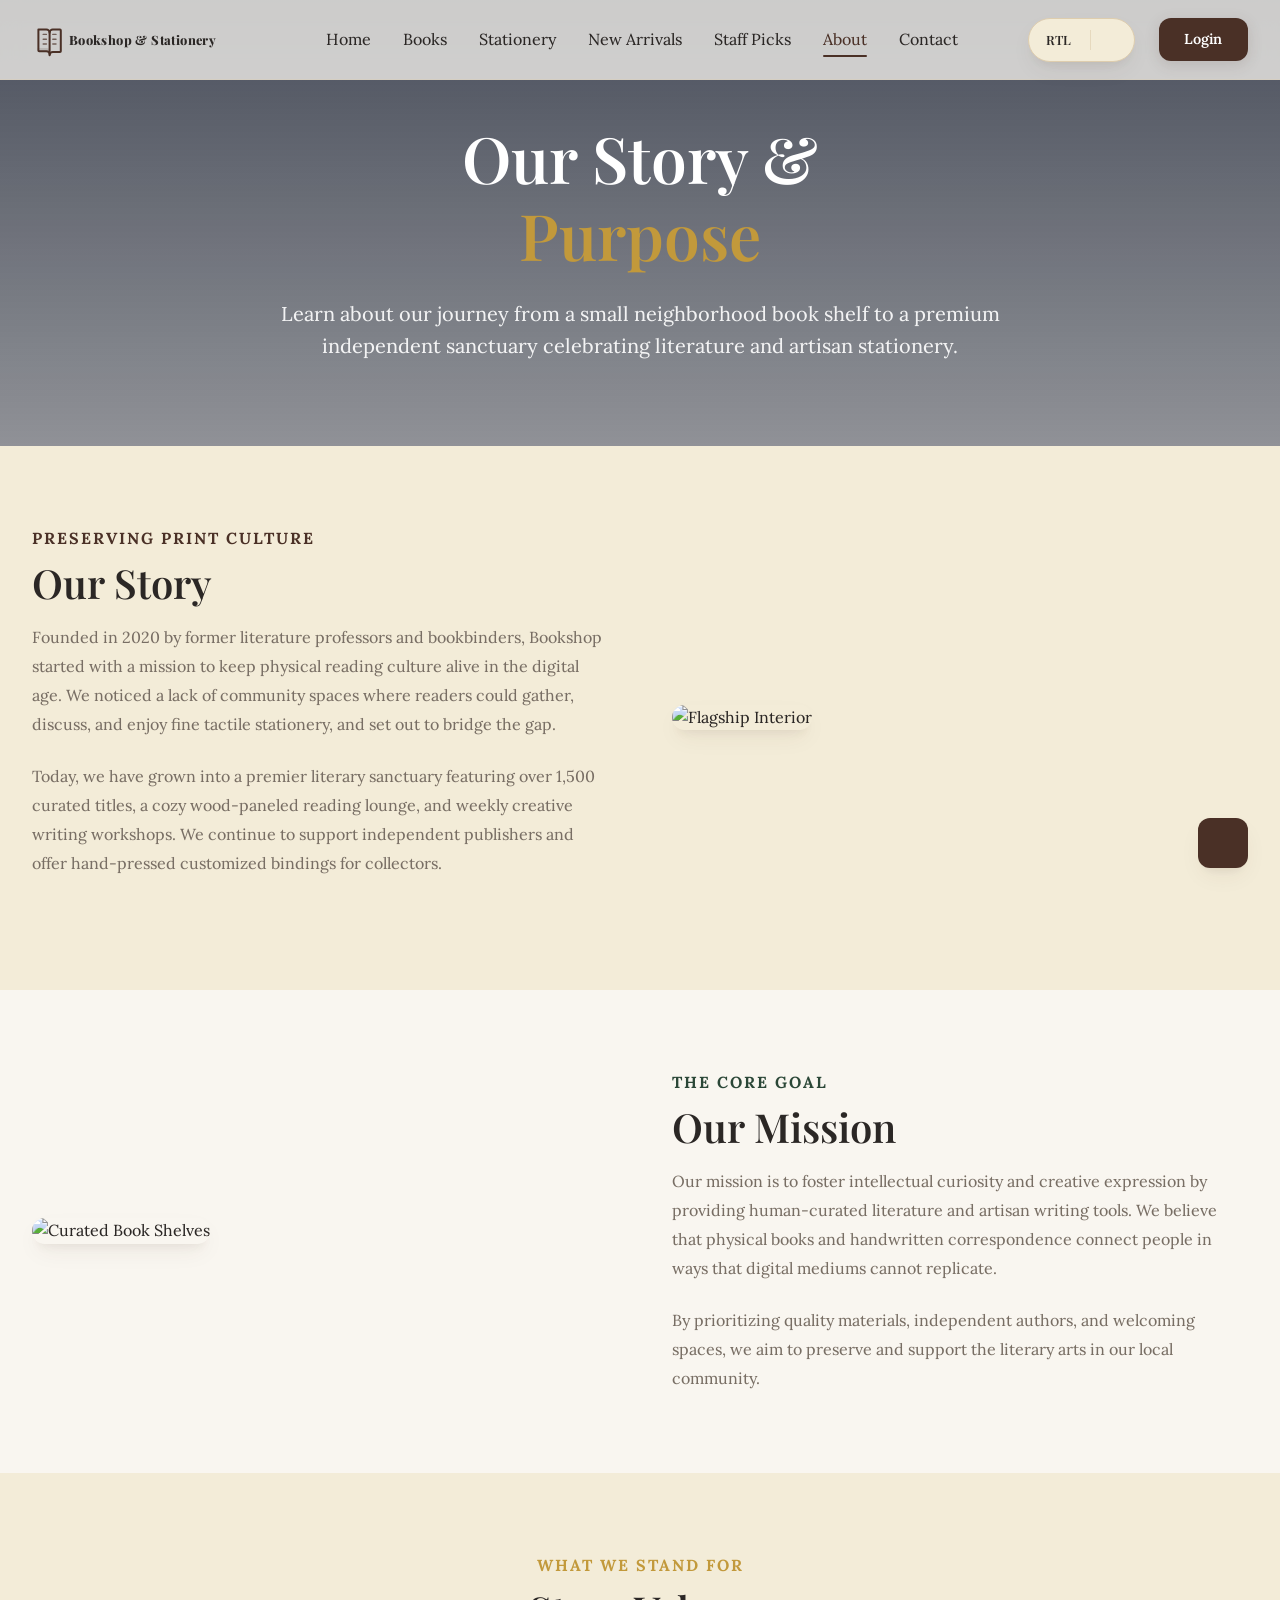
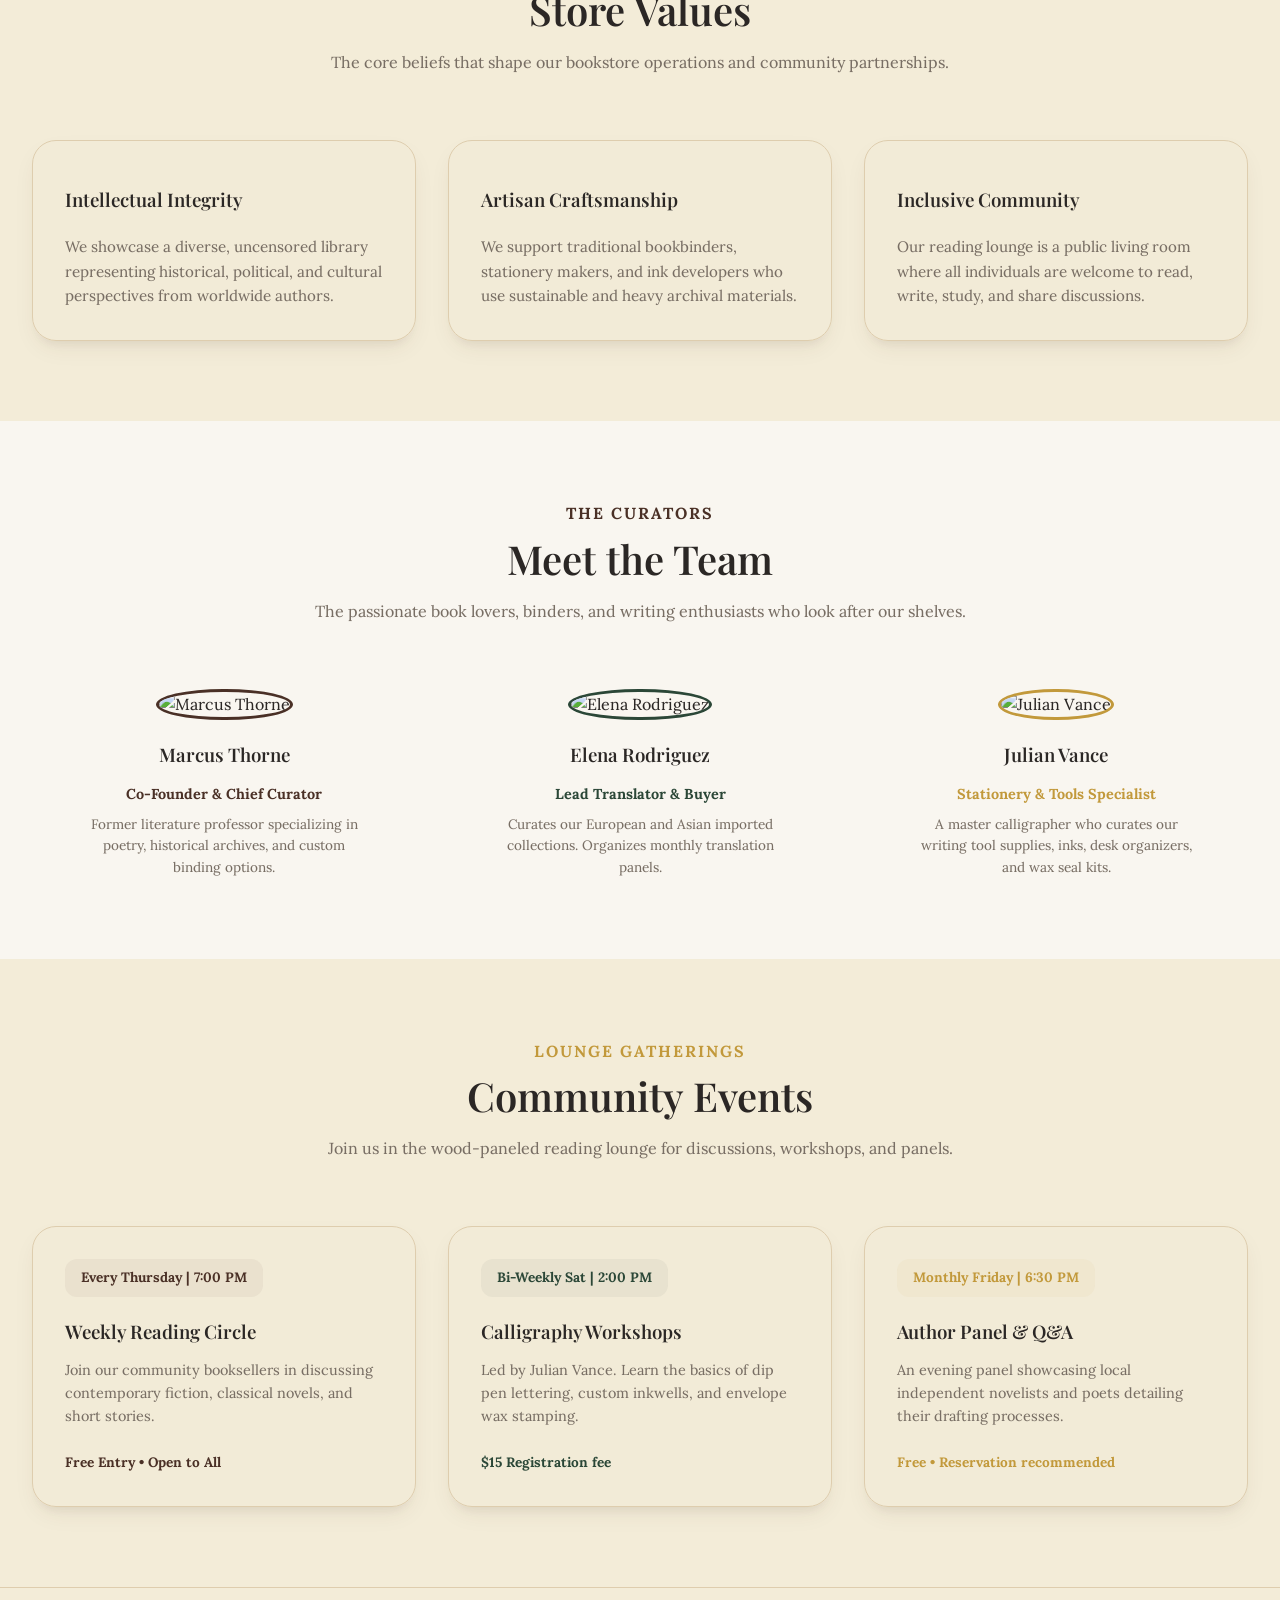
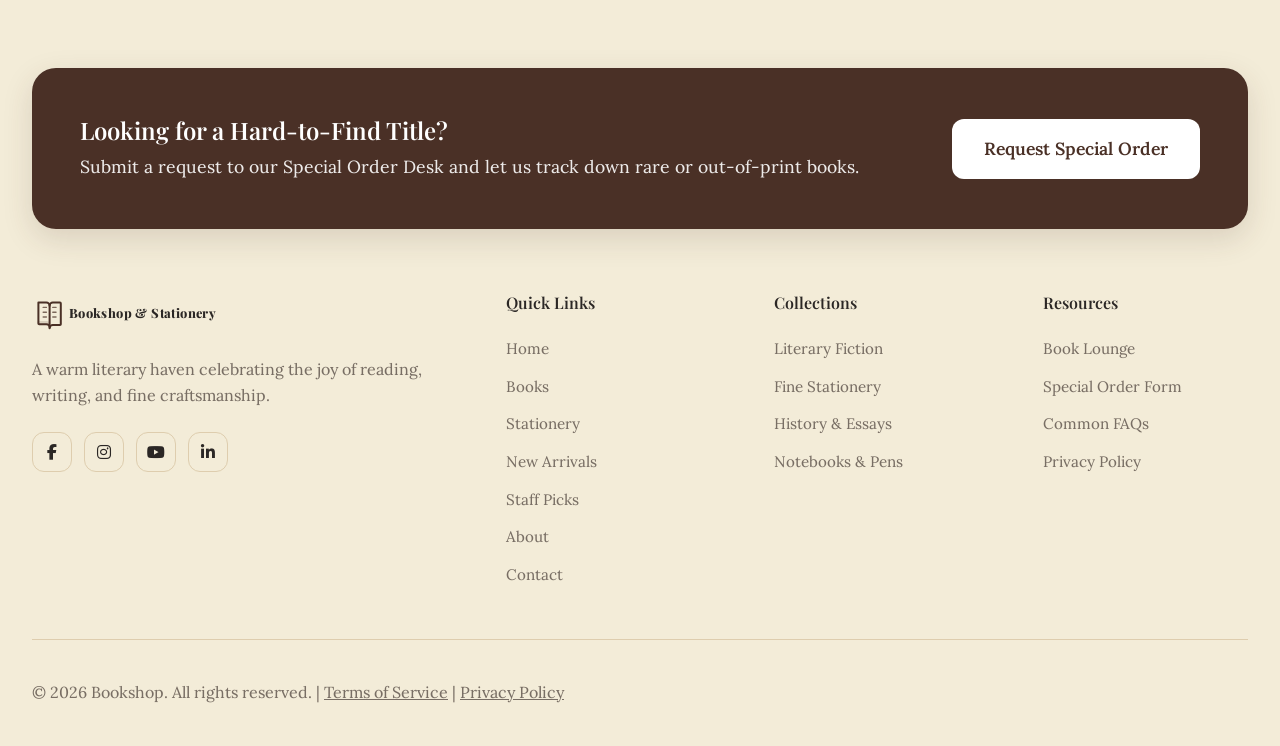
==== about.html @ 5d0e9b16 "Initial commit: Redesigned Premium Bookshop & Stationery Store website" ====
<!DOCTYPE html>
<html lang="en">

<head>
    <meta charset="UTF-8">
    <meta name="viewport" content="width=device-width, initial-scale=1.0">
    <title>About Us | Bookshop &amp; Stationery Store</title>
    <meta name="description"
        content="Learn about Bookshop. Read our founding story, mission, store values, meet our curation team, and see our schedule of community events.">
    <link rel="preconnect" href="https://fonts.googleapis.com">
    <link rel="preconnect" href="https://fonts.gstatic.com" crossorigin>
    <link href="https://fonts.googleapis.com/css2?family=Lora:ital,wght@0,400..700;1,400..700&family=Playfair+Display:ital,wght@0,400..900;1,400..900&family=Inter:wght@400;500;600;700&display=swap" rel="stylesheet">
    <link rel="stylesheet" href="style.css?v=1.2">
    <link rel="stylesheet" href="https://cdnjs.cloudflare.com/ajax/libs/font-awesome/6.5.2/css/all.min.css">
    <link rel="icon" type="image/svg+xml" href="favicon.svg">
    <script src="https://unpkg.com/lucide@latest"></script>
</head>

<body>

    <!-- Header -->
    <header>
        <div class="container nav-container">
            <a href="index.html" class="logo">
                <svg class="logo-svg" xmlns="http://www.w3.org/2000/svg" viewBox="0 0 280 50" width="280" height="50" style="height: 40px; width: auto; max-width: 280px;">
                    <g fill="none" stroke="var(--primary)" stroke-width="2" stroke-linecap="round" stroke-linejoin="round" transform="translate(6, 6)">
                        <path d="M2 30h10a4 4 0 0 1 4 4v2A4 4 0 0 0 12 32H2z" fill="var(--primary)" opacity="0.15" />
                        <path d="M2 6v26c0 .6.4 1 1 1h9c2.2 0 4 1.8 4 4V10c0-2.2-1.8-4-4-4H3c-.6 0-1 .4-1 1z" stroke="var(--primary)" stroke-width="2.5" />
                        <path d="M16 10c0-2.2 1.8-4 4-4h9c.6 0 1 .4 1 1v26c0 .6-.4 1-1 1h-9c-2.2 0-4 1.8-4 4" stroke="var(--primary)" stroke-width="2.5" />
                        <path d="M12 12h-4M12 18h-4M12 24h-4" stroke="var(--primary)" stroke-width="1.8" opacity="0.7"/>
                        <path d="M20 12h4M20 18h4M20 24h4" stroke="var(--primary)" stroke-width="1.8" opacity="0.7"/>
                    </g>
                    <text x="46" y="31" font-family="'Playfair Display', serif" font-weight="800" font-size="16" fill="var(--text)" letter-spacing="0.5">Bookshop &amp; Stationery</text>
                </svg>
            </a>
            <nav class="nav-links">
                <a href="index.html">Home</a>
                <a href="books.html">Books</a>
                <a href="stationery.html">Stationery</a>
                <a href="new-arrivals.html">New Arrivals</a>
                <a href="staff-picks.html">Staff Picks</a>
                <a href="about.html" class="active">About</a>
                <a href="contact.html">Contact</a>
            </nav>
            <div class="header-actions">
                <div class="nav-controls-group">
                    <button id="rtl-toggle" class="control-btn" title="Toggle RTL/LTR">RTL</button>
                    <div class="control-separator"></div>
                    <button id="theme-toggle" class="control-btn" title="Toggle Theme">
                        <i data-lucide="sun" class="theme-icon-sun"></i>
                        <i data-lucide="moon" class="theme-icon-moon"></i>
                    </button>
                </div>
                <a href="login.html" class="btn btn-primary login-btn">Login</a>
                <button id="mobile-menu-btn" class="toggle-btn mobile-only" title="Menu">
                    <i data-lucide="menu"></i>
                </button>
            </div>
        </div>
    </header>

    <!-- Mobile Menu -->
    <div id="mobile-menu" class="mobile-menu">
        <button id="mobile-menu-close" class="close-menu-btn" title="Close Menu">
            <i data-lucide="x"></i>
        </button>
        <nav class="mobile-nav-links">
            <a href="index.html">Home</a>
            <a href="books.html">Books</a>
            <a href="stationery.html">Stationery</a>
            <a href="new-arrivals.html">New Arrivals</a>
            <a href="staff-picks.html">Staff Picks</a>
            <a href="about.html" class="active">About</a>
            <a href="contact.html">Contact</a>
            <a href="login.html" class="btn btn-primary login-btn-mobile">Login</a>
        </nav>
    </div>

    <!-- 1. Hero -->
    <section class="hero" style="min-height: 45vh; padding: 120px 0 60px;">
        <div class="hero-bg" style="background-image: url('https://images.unsplash.com/photo-1507842217343-583bb7270b66?auto=format&fit=crop&q=80&w=2000');"></div>
        <div class="container">
            <div class="hero-content" style="text-align: center; margin: 0 auto;">
                <h1>Our Story &amp; <br><span style="color: var(--accent);">Purpose</span></h1>
                <p style="max-width: 800px; margin: 0 auto 1.5rem;">Learn about our journey from a small neighborhood book shelf to a premium independent sanctuary celebrating literature and artisan stationery.</p>
            </div>
        </div>
    </section>

    <!-- 2. Our Story -->
    <section style="background-color: var(--surface);" id="story">
        <div class="container">
            <div class="grid about-grid reveal" style="align-items: center; gap: 4rem;">
                <div>
                    <span style="color: var(--primary); font-weight: 700; text-transform: uppercase; letter-spacing: 2px;">Preserving Print Culture</span>
                    <h2 style="font-size: 2.5rem; margin-top: 0.5rem;">Our Story</h2>
                    <p style="color: var(--text-muted); line-height: 1.8; margin-bottom: 1.5rem;">Founded in 2020 by former literature professors and bookbinders, Bookshop started with a mission to keep physical reading culture alive in the digital age. We noticed a lack of community spaces where readers could gather, discuss, and enjoy fine tactile stationery, and set out to bridge the gap.</p>
                    <p style="color: var(--text-muted); line-height: 1.8; margin-bottom: 2rem;">Today, we have grown into a premier literary sanctuary featuring over 1,500 curated titles, a cozy wood-paneled reading lounge, and weekly creative writing workshops. We continue to support independent publishers and offer hand-pressed customized bindings for collectors.</p>
                </div>
                <div>
                    <img src="https://images.unsplash.com/photo-1476275466078-4007374efbbe?auto=format&fit=crop&q=80&w=800" alt="Flagship Interior" style="width: 100%; border-radius: 32px; box-shadow: var(--shadow); object-fit: cover; height: 380px;">
                </div>
            </div>
        </div>
    </section>

    <!-- 3. Mission -->
    <section id="mission">
        <div class="container">
            <div class="grid about-grid reveal" style="align-items: center; gap: 4rem;">
                <div>
                    <img src="https://images.unsplash.com/photo-1544947950-fa07a98d237f?auto=format&fit=crop&q=80&w=800" alt="Curated Book Shelves" style="width: 100%; border-radius: 32px; box-shadow: var(--shadow); object-fit: cover; height: 380px;">
                </div>
                <div>
                    <span style="color: var(--secondary); font-weight: 700; text-transform: uppercase; letter-spacing: 2px;">The Core Goal</span>
                    <h2 style="font-size: 2.5rem; margin-top: 0.5rem;">Our Mission</h2>
                    <p style="color: var(--text-muted); line-height: 1.8; margin-bottom: 1.5rem;">Our mission is to foster intellectual curiosity and creative expression by providing human-curated literature and artisan writing tools. We believe that physical books and handwritten correspondence connect people in ways that digital mediums cannot replicate.</p>
                    <p style="color: var(--text-muted); line-height: 1.8;">By prioritizing quality materials, independent authors, and welcoming spaces, we aim to preserve and support the literary arts in our local community.</p>
                </div>
            </div>
        </div>
    </section>

    <!-- 4. Store Values -->
    <section style="background-color: var(--surface);" id="values">
        <div class="container">
            <div style="text-align: center; max-width: 700px; margin: 0 auto 4rem;">
                <span style="color: var(--accent); font-weight: 700; text-transform: uppercase; letter-spacing: 2px;">What We Stand For</span>
                <h2 style="font-size: 2.5rem; margin-top: 0.5rem;">Store Values</h2>
                <p style="color: var(--text-muted);">The core beliefs that shape our bookstore operations and community partnerships.</p>
            </div>
            <div class="grid grid-3 reveal">
                <!-- Value 1 -->
                <div class="card" style="padding: 2rem; border-radius: 24px;">
                    <div style="color: var(--primary); margin-bottom: 1rem;"><i data-lucide="heart" size="32"></i></div>
                    <h3>Intellectual Integrity</h3>
                    <p style="color: var(--text-muted); font-size: 0.95rem; line-height: 1.6; margin-top: 0.5rem;">We showcase a diverse, uncensored library representing historical, political, and cultural perspectives from worldwide authors.</p>
                </div>
                <!-- Value 2 -->
                <div class="card" style="padding: 2rem; border-radius: 24px;">
                    <div style="color: var(--secondary); margin-bottom: 1rem;"><i data-lucide="feather" size="32"></i></div>
                    <h3>Artisan Craftsmanship</h3>
                    <p style="color: var(--text-muted); font-size: 0.95rem; line-height: 1.6; margin-top: 0.5rem;">We support traditional bookbinders, stationery makers, and ink developers who use sustainable and heavy archival materials.</p>
                </div>
                <!-- Value 3 -->
                <div class="card" style="padding: 2rem; border-radius: 24px;">
                    <div style="color: var(--accent); margin-bottom: 1rem;"><i data-lucide="users" size="32"></i></div>
                    <h3>Inclusive Community</h3>
                    <p style="color: var(--text-muted); font-size: 0.95rem; line-height: 1.6; margin-top: 0.5rem;">Our reading lounge is a public living room where all individuals are welcome to read, write, study, and share discussions.</p>
                </div>
            </div>
        </div>
    </section>

    <!-- 5. Meet the Team -->
    <section id="team">
        <div class="container">
            <div style="text-align: center; max-width: 700px; margin: 0 auto 4rem;">
                <span style="color: var(--primary); font-weight: 700; text-transform: uppercase; letter-spacing: 2px;">The Curators</span>
                <h2 style="font-size: 2.5rem; margin-top: 0.5rem;">Meet the Team</h2>
                <p style="color: var(--text-muted);">The passionate book lovers, binders, and writing enthusiasts who look after our shelves.</p>
            </div>
            <div class="grid grid-3 reveal">
                <!-- Curator 1 -->
                <div style="text-align: center;">
                    <img src="https://i.pravatar.cc/300?u=team1" alt="Marcus Thorne" style="width: 160px; height: 160px; border-radius: 50%; object-fit: cover; margin-bottom: 1.5rem; border: 3px solid var(--primary);">
                    <h3>Marcus Thorne</h3>
                    <p style="color: var(--primary); font-weight: 700; font-size: 0.9rem;">Co-Founder &amp; Chief Curator</p>
                    <p style="color: var(--text-muted); font-size: 0.85rem; max-width: 280px; margin: 0.5rem auto 0;">Former literature professor specializing in poetry, historical archives, and custom binding options.</p>
                </div>
                <!-- Curator 2 -->
                <div style="text-align: center;">
                    <img src="https://i.pravatar.cc/300?u=team2" alt="Elena Rodriguez" style="width: 160px; height: 160px; border-radius: 50%; object-fit: cover; margin-bottom: 1.5rem; border: 3px solid var(--secondary);">
                    <h3>Elena Rodriguez</h3>
                    <p style="color: var(--secondary); font-weight: 700; font-size: 0.9rem;">Lead Translator &amp; Buyer</p>
                    <p style="color: var(--text-muted); font-size: 0.85rem; max-width: 280px; margin: 0.5rem auto 0;">Curates our European and Asian imported collections. Organizes monthly translation panels.</p>
                </div>
                <!-- Curator 3 -->
                <div style="text-align: center;">
                    <img src="https://i.pravatar.cc/300?u=team3" alt="Julian Vance" style="width: 160px; height: 160px; border-radius: 50%; object-fit: cover; margin-bottom: 1.5rem; border: 3px solid var(--accent);">
                    <h3>Julian Vance</h3>
                    <p style="color: var(--accent); font-weight: 700; font-size: 0.9rem;">Stationery &amp; Tools Specialist</p>
                    <p style="color: var(--text-muted); font-size: 0.85rem; max-width: 280px; margin: 0.5rem auto 0;">A master calligrapher who curates our writing tool supplies, inks, desk organizers, and wax seal kits.</p>
                </div>
            </div>
        </div>
    </section>

    <!-- 6. Community Events -->
    <section style="background-color: var(--surface);" id="events">
        <div class="container">
            <div style="text-align: center; max-width: 700px; margin: 0 auto 4rem;">
                <span style="color: var(--accent); font-weight: 700; text-transform: uppercase; letter-spacing: 2px;">Lounge Gatherings</span>
                <h2 style="font-size: 2.5rem; margin-top: 0.5rem;">Community Events</h2>
                <p style="color: var(--text-muted);">Join us in the wood-paneled reading lounge for discussions, workshops, and panels.</p>
            </div>
            <div class="grid grid-3 reveal">
                <!-- Event 1 -->
                <div class="card" style="display: flex; flex-direction: column; height: auto; padding: 2rem;">
                    <div style="background: rgba(74, 48, 38, 0.05); color: var(--primary); padding: 0.5rem 1rem; border-radius: 12px; font-weight: 700; font-size: 0.85rem; margin-bottom: 1.5rem; display: inline-block; align-self: flex-start;">
                        Every Thursday | 7:00 PM
                    </div>
                    <h3>Weekly Reading Circle</h3>
                    <p style="color: var(--text-muted); font-size: 0.9rem; line-height: 1.6; margin-bottom: 1.5rem; flex-grow: 1;">Join our community booksellers in discussing contemporary fiction, classical novels, and short stories.</p>
                    <span style="font-size: 0.85rem; color: var(--primary); font-weight: bold;">Free Entry • Open to All</span>
                </div>
                <!-- Event 2 -->
                <div class="card" style="display: flex; flex-direction: column; height: auto; padding: 2rem;">
                    <div style="background: rgba(43, 71, 55, 0.05); color: var(--secondary); padding: 0.5rem 1rem; border-radius: 12px; font-weight: 700; font-size: 0.85rem; margin-bottom: 1.5rem; display: inline-block; align-self: flex-start;">
                        Bi-Weekly Sat | 2:00 PM
                    </div>
                    <h3>Calligraphy Workshops</h3>
                    <p style="color: var(--text-muted); font-size: 0.9rem; line-height: 1.6; margin-bottom: 1.5rem; flex-grow: 1;">Led by Julian Vance. Learn the basics of dip pen lettering, custom inkwells, and envelope wax stamping.</p>
                    <span style="font-size: 0.85rem; color: var(--secondary); font-weight: bold;">$15 Registration fee</span>
                </div>
                <!-- Event 3 -->
                <div class="card" style="display: flex; flex-direction: column; height: auto; padding: 2rem;">
                    <div style="background: rgba(194, 153, 59, 0.05); color: var(--accent); padding: 0.5rem 1rem; border-radius: 12px; font-weight: 700; font-size: 0.85rem; margin-bottom: 1.5rem; display: inline-block; align-self: flex-start;">
                        Monthly Friday | 6:30 PM
                    </div>
                    <h3>Author Panel &amp; Q&amp;A</h3>
                    <p style="color: var(--text-muted); font-size: 0.9rem; line-height: 1.6; margin-bottom: 1.5rem; flex-grow: 1;">An evening panel showcasing local independent novelists and poets detailing their drafting processes.</p>
                    <span style="font-size: 0.85rem; color: var(--accent); font-weight: bold;">Free • Reservation recommended</span>
                </div>
            </div>
        </div>
    </section>

    <!-- Footer -->
    <footer>
        <div class="container">
            <!-- Footer CTA -->
            <div class="footer-cta reveal">
                <div>
                    <h2>Looking for a Hard-to-Find Title?</h2>
                    <p>Submit a request to our Special Order Desk and let us track down rare or out-of-print books.</p>
                </div>
                <a href="contact.html" class="btn"
                    style="background: white; color: var(--primary); padding: 1rem 2rem; font-size: 1.1rem;">Request Special Order</a>
            </div>

            <div class="footer-grid">
                <div>
                    <a href="index.html" class="logo" style="margin-bottom: 1.5rem;">
                        <svg class="logo-svg" xmlns="http://www.w3.org/2000/svg" viewBox="0 0 280 50" width="280" height="50" style="height: 40px; width: auto; max-width: 280px;">
                    <g fill="none" stroke="var(--primary)" stroke-width="2" stroke-linecap="round" stroke-linejoin="round" transform="translate(6, 6)">
                        <path d="M2 30h10a4 4 0 0 1 4 4v2A4 4 0 0 0 12 32H2z" fill="var(--primary)" opacity="0.15" />
                        <path d="M2 6v26c0 .6.4 1 1 1h9c2.2 0 4 1.8 4 4V10c0-2.2-1.8-4-4-4H3c-.6 0-1 .4-1 1z" stroke="var(--primary)" stroke-width="2.5" />
                        <path d="M16 10c0-2.2 1.8-4 4-4h9c.6 0 1 .4 1 1v26c0 .6-.4 1-1 1h-9c-2.2 0-4 1.8-4 4" stroke="var(--primary)" stroke-width="2.5" />
                        <path d="M12 12h-4M12 18h-4M12 24h-4" stroke="var(--primary)" stroke-width="1.8" opacity="0.7"/>
                        <path d="M20 12h4M20 18h4M20 24h4" stroke="var(--primary)" stroke-width="1.8" opacity="0.7"/>
                    </g>
                    <text x="46" y="31" font-family="'Playfair Display', serif" font-weight="800" font-size="16" fill="var(--text)" letter-spacing="0.5">Bookshop &amp; Stationery</text>
                </svg>
                    </a>
                    <p style="color: var(--text-muted);">A warm literary haven celebrating the joy of reading, writing, and fine craftsmanship.</p>
                    <div style="display: flex; gap: 0.75rem; margin-top: 1.5rem;">
                        <a href="#" class="social-btn" aria-label="Facebook"><i class="fa-brands fa-facebook-f"></i></a>
                        <a href="#" class="social-btn" aria-label="Instagram"><i class="fa-brands fa-instagram"></i></a>
                        <a href="#" class="social-btn" aria-label="YouTube"><i class="fa-brands fa-youtube"></i></a>
                        <a href="#" class="social-btn" aria-label="LinkedIn"><i class="fa-brands fa-linkedin-in"></i></a>
                    </div>
                </div>
                <div>
                    <h4>Quick Links</h4>
                    <ul style="list-style: none;">
                        <li><a href="index.html">Home</a></li>
                        <li><a href="books.html">Books</a></li>
                        <li><a href="stationery.html">Stationery</a></li>
                        <li><a href="new-arrivals.html">New Arrivals</a></li>
                        <li><a href="staff-picks.html">Staff Picks</a></li>
                        <li><a href="about.html">About</a></li>
                        <li><a href="contact.html">Contact</a></li>
                    </ul>
                </div>
                <div>
                    <h4>Collections</h4>
                    <ul style="list-style: none;">
                        <li><a href="books.html">Literary Fiction</a></li>
                        <li><a href="stationery.html">Fine Stationery</a></li>
                        <li><a href="books.html">History &amp; Essays</a></li>
                        <li><a href="stationery.html">Notebooks &amp; Pens</a></li>
                    </ul>
                </div>
                <div>
                    <h4>Resources</h4>
                    <ul style="list-style: none;">
                        <li><a href="about.html">Book Lounge</a></li>
                        <li><a href="contact.html">Special Order Form</a></li>
                        <li><a href="contact.html#faq">Common FAQs</a></li>
                        <li><a href="contact.html">Privacy Policy</a></li>
                    </ul>
                </div>
            </div>
            <div class="footer-bottom">
                <p>&copy; 2026 Bookshop. All rights reserved. | <a href="#" style="text-decoration: underline;">Terms of Service</a> | <a href="#" style="text-decoration: underline;">Privacy Policy</a></p>
                <a href="#" class="back-to-top" title="Back to Top">
                    <i data-lucide="arrow-up"></i>
                </a>
            </div>
        </div>
    </footer>

    <script src="script.js"></script>
</body>

</html>
---- style.css ----
@import url('https://fonts.googleapis.com/css2?family=Lora:ital,wght@0,400..700;1,400..700&family=Playfair+Display:ital,wght@0,400..900;1,400..900&family=Inter:wght@400;500;600;700&display=swap');

:root {
    /* Colors - Light Theme */
    --primary: #4a3026;            /* Rich Walnut Brown */
    --primary-hover: #3d251d;
    --secondary: #2b4737;          /* Forest Green */
    --secondary-hover: #1e3327;
    --accent: #c2993b;             /* Antique Gold */
    --accent-hover: #a8812e;
    --leather: #8c5230;            /* Vintage Leather */
    --leather-hover: #734327;
    --background: #f9f6f0;         /* Warm Ivory */
    --surface: #f3ecd8;            /* Soft Cream */
    --text: #2b2725;               /* Charcoal */
    --text-muted: #786e64;
    --border: #decdae;             /* Warm Ivory-Gold Border */
    --card-bg: rgba(243, 236, 216, 0.85);
    --glass-bg: rgba(249, 246, 240, 0.75);
    --glass-border: rgba(222, 205, 174, 0.4);
    --shadow: 0 10px 25px -5px rgba(74, 48, 38, 0.08), 0 8px 10px -6px rgba(74, 48, 38, 0.08);
    --success: #2b4737;

    /* Font */
    --font-main: 'Lora', serif;
    --font-heading: 'Playfair Display', serif;

    /* Transitions */
    --transition: all 0.3s cubic-bezier(0.4, 0, 0.2, 1);
}

[data-theme="dark"] {
    --primary: #c2993b;            /* Swap Primary/Accent in Dark Mode for elegant high contrast readability */
    --primary-hover: #a8812e;
    --secondary: #4e735e;
    --secondary-hover: #3d5c4b;
    --accent: #8c5230;
    --leather: #a66844;
    --background: #1e1a17;         /* Deep Charcoal Walnut */
    --surface: #2d2621;            /* Warm Walnut/Leather base */
    --text: #fdfbf7;
    --text-muted: #b3a79f;
    --border: #4a3e35;
    --card-bg: rgba(45, 38, 33, 0.85);
    --glass-bg: rgba(30, 26, 23, 0.75);
    --glass-border: rgba(253, 251, 247, 0.08);
    --shadow: 0 10px 25px -5px rgba(0, 0, 0, 0.3), 0 8px 10px -6px rgba(0, 0, 0, 0.3);
}

* {
    margin: 0;
    padding: 0;
    box-sizing: border-box;
}

html {
    scroll-behavior: smooth;
}

body {
    font-family: var(--font-main);
    font-weight: 430;
    background-color: var(--background);
    color: var(--text);
    line-height: 1.6;
    width: 100%;
    position: relative;
    transition: background-color 0.3s ease, color 0.3s ease;
}

html {
    width: 100%;
}

/* RTL Support */
[dir="rtl"] {
    text-align: right;
}

/* Typography */
h1,
h2,
h3,
h4,
h5,
h6 {
    font-family: var(--font-heading);
    font-weight: 580;
    line-height: 1.2;
    margin-bottom: 1rem;
}

.display-1 {
    font-size: 5rem;
}

.responsive-cta {
    padding: 5rem;
}

@media (max-width: 1024px) {
    .display-1 {
        font-size: 2.5rem !important;
    }
    .responsive-cta {
        padding: 2.5rem 1.5rem !important;
    }
}

a {
    text-decoration: none;
    color: inherit;
    transition: var(--transition);
}

/* Layout Components */
.container {
    max-width: 1280px;
    margin: 0 auto;
    padding: 0 2rem;
}

section {
    padding: 80px 0;
    position: relative;
}

.section-header {
    display: flex;
    justify-content: space-between;
    align-items: flex-end;
    gap: 2rem;
}

.section-header h2 {
    font-size: 2.5rem;
    margin-bottom: 0.5rem;
}

/* Header */
header {
    position: fixed;
    top: 0;
    left: 0;
    width: 100%;
    height: 80px;
    display: flex;
    align-items: center;
    background: var(--glass-bg);
    backdrop-filter: blur(10px);
    border-bottom: 1px solid var(--glass-border);
    z-index: 1000;
    transition: var(--transition);
}

.nav-container {
    display: flex;
    justify-content: space-between;
    align-items: center;
    width: 100%;
}

.logo {
    display: flex;
    align-items: center;
    gap: 0.75rem;
    font-size: 1.5rem;
    font-weight: 800;
    color: var(--primary);
}

.nav-links {
    display: flex;
    gap: 2rem;
    align-items: center;
}

.nav-links a:hover {
    color: var(--primary);
}

.nav-links a.active {
    color: var(--primary);
    position: relative;
}

.nav-links a.active::after {
    content: '';
    position: absolute;
    bottom: -5px;
    left: 0;
    width: 100%;
    height: 2px;
    background: var(--primary);
    border-radius: 2px;
}

.header-actions {
    display: flex;
    align-items: center;
    gap: 1.5rem;
}

/* Buttons */
.btn {
    display: inline-flex;
    align-items: center;
    justify-content: center;
    padding: 0.75rem 1.5rem;
    border-radius: 12px;
    font-weight: 600;
    cursor: pointer;
    transition: var(--transition);
    border: none;
    gap: 0.5rem;
}

.btn-primary {
    background-color: var(--primary);
    color: white;
}

.btn-primary:hover {
    background-color: var(--primary-hover);
    transform: translateY(-2px);
    box-shadow: 0 10px 15px -3px rgba(74, 48, 38, 0.4);
}

.btn-secondary {
    background-color: var(--secondary);
    color: white;
}

.btn-secondary:hover {
    background-color: var(--secondary-hover);
    transform: translateY(-2px);
    box-shadow: 0 10px 15px -3px rgba(43, 71, 55, 0.4);
}

.btn-outline {
    background-color: transparent;
    border: 2px solid var(--primary);
    color: var(--primary);
}

.btn-outline:hover {
    background-color: var(--primary);
    color: white;
}

/* Toggles */
.toggle-btn {
    background: none;
    border: none;
    color: var(--text);
    cursor: pointer;
    padding: 0.5rem;
    border-radius: 50%;
    display: flex;
    align-items: center;
    justify-content: center;
    transition: var(--transition);
}

.toggle-btn:hover {
    background: var(--border);
}

/* Grouped Controls (RTL + Theme) */
.nav-controls-group {
    display: inline-flex;
    align-items: center;
    background: var(--surface);
    border: 1px solid var(--border);
    border-radius: 30px;
    padding: 3px;
    gap: 4px;
    box-shadow: var(--shadow);
    transition: var(--transition);
}

[data-theme="dark"] .nav-controls-group {
    background: rgba(30, 41, 59, 0.4);
    border-color: rgba(255, 255, 255, 0.1);
}

.nav-controls-group:hover {
    border-color: var(--primary);
    box-shadow: 0 4px 15px rgba(74, 48, 38, 0.15);
}

/* Control buttons inside the group */
.nav-controls-group .control-btn {
    background: transparent;
    border: none;
    color: var(--text);
    font-family: var(--font-heading);
    font-weight: 600;
    cursor: pointer;
    display: inline-flex;
    align-items: center;
    justify-content: center;
    transition: var(--transition);
    outline: none;
}

#rtl-toggle.control-btn {
    padding: 0 0.85rem;
    height: 36px;
    font-size: 0.8rem;
    border-radius: 18px;
    min-width: 54px;
}

#theme-toggle.control-btn {
    width: 36px;
    height: 36px;
    border-radius: 50%;
    padding: 0;
}

/* Hover effects for controls */
.nav-controls-group .control-btn:hover {
    background: rgba(74, 48, 38, 0.1);
    color: var(--primary);
}

[data-theme="dark"] .nav-controls-group .control-btn:hover {
    background: rgba(255, 255, 255, 0.08);
    color: var(--accent);
}

/* Separator line inside the group */
.nav-controls-group .control-separator {
    width: 1px;
    height: 20px;
    background: var(--border);
    opacity: 0.6;
}

[data-theme="dark"] .nav-controls-group .control-separator {
    background: rgba(255, 255, 255, 0.15);
}

/* Modern Login Button */
.login-btn {
    background: var(--primary) !important;
    border: none !important;
    padding: 0.65rem 1.6rem !important;
    font-size: 0.9rem !important;
    font-weight: 600 !important;
    color: white !important;
    border-radius: 12px !important;
    box-shadow: 0 4px 15px rgba(74, 48, 38, 0.15) !important;
    transition: var(--transition) !important;
}

.login-btn:hover {
    background: var(--primary-hover) !important;
    transform: translateY(-2px) !important;
    box-shadow: 0 8px 25px rgba(74, 48, 38, 0.3) !important;
}

.login-btn:active {
    transform: translateY(0) scale(0.98) !important;
}

.nav-controls-group .control-btn svg {
    width: 18px;
    height: 18px;
    transition: transform 0.5s cubic-bezier(0.4, 0, 0.2, 1);
}

.nav-controls-group .control-btn:hover svg {
    transform: rotate(15deg) scale(1.1);
}

.social-btn {
    width: 40px;
    height: 40px;
    background: var(--surface);
    border: 1px solid var(--border);
    color: var(--text);
    border-radius: 12px;
    display: flex;
    align-items: center;
    justify-content: center;
    transition: var(--transition);
}

.social-btn:hover {
    background: var(--primary);
    color: white;
    border-color: var(--primary);
    transform: translateY(-3px);
    box-shadow: 0 5px 15px rgba(74, 48, 38, 0.3);
}

.social-btn svg {
    width: 20px !important;
    height: 20px !important;
    stroke: currentColor;
    stroke-width: 2;
    fill: none;
}

.social-btn i {
    width: 20px !important;
    height: 20px !important;
    display: inline-flex !important;
    align-items: center !important;
    justify-content: center !important;
    line-height: 20px !important;
    text-align: center !important;
}

/* Hero Section */
.hero {
    min-height: 100vh;
    padding: 100px 0;
    display: flex;
    align-items: center;
    justify-content: center;
    text-align: center;
    position: relative;
    color: white;
    overflow: hidden;
}

.hero-bg {
    position: absolute;
    top: 0;
    left: 0;
    width: 100%;
    height: 100%;
    background-size: cover;
    background-position: center;
    z-index: 1;
    transform: scale(1.1);
    animation: heroBgZoom 3s cubic-bezier(0.16, 1, 0.3, 1) forwards;
}

.hero::before {
    content: '';
    position: absolute;
    top: 0;
    left: 0;
    width: 100%;
    height: 100%;
    background: linear-gradient(rgba(15, 23, 42, 0.75), rgba(15, 23, 42, 0.45));
    z-index: 2;
}

.hero-content {
    position: relative;
    z-index: 3;
    max-width: 800px;
    margin: 0 auto;
    opacity: 0;
    transform: translateY(30px);
    animation: heroFadeInUp 1.2s cubic-bezier(0.16, 1, 0.3, 1) 0.3s forwards;
}

.hero-content div {
    justify-content: center;
}

.hero h1 {
    font-size: 4rem;
    margin-bottom: 1.5rem;
}

.hero p {
    font-size: 1.25rem;
    margin-bottom: 2.5rem;
    opacity: 0.9;
}

@keyframes heroBgZoom {
    to {
        transform: scale(1);
    }
}

@keyframes heroFadeInUp {
    to {
        opacity: 1;
        transform: translateY(0);
    }
}

/* Cards */
.grid {
    display: grid;
    gap: 2rem;
}

.grid-3 {
    display: flex;
    flex-wrap: wrap;
    justify-content: center;
    align-items: stretch;
    gap: 2rem;
}

.grid-3>* {
    flex: 1 1 300px;
    max-width: 400px;
}

.grid-2 {
    display: grid;
    grid-template-columns: 1fr 1fr;
    gap: 2rem;
}

.grid-2-sidebar {
    display: grid;
    grid-template-columns: 2fr 1fr;
    gap: 2rem;
}

@media (max-width: 1024px) {
    .grid-2, .grid-2-sidebar {
        grid-template-columns: 1fr;
    }
}

.card {
    background: var(--card-bg);
    border: 1px solid var(--border);
    border-radius: 24px;
    padding: 2rem;
    transition: var(--transition);
    height: 100%;
    display: flex;
    flex-direction: column;
    box-shadow: var(--shadow);
}

.card:hover {
    transform: translateY(-10px);
    border-color: var(--primary);
}

.card-horizontal {
    display: flex;
    flex-direction: row;
    align-items: center;
    gap: 2rem;
}

.flex-responsive {
    display: flex;
    align-items: center;
    gap: 4rem;
    padding: 4rem;
}

@media (max-width: 1024px) {
    .card-horizontal {
        flex-direction: column;
        text-align: center;
    }
    .card-horizontal img {
        width: 100% !important;
        max-width: 300px;
        height: auto !important;
    }
    .flex-responsive {
        flex-direction: column;
        text-align: center;
        gap: 2rem !important;
        padding: 2.5rem 1.5rem !important;
    }
    .flex-responsive > div {
        width: 100%;
    }
    .help-center-btns {
        grid-template-columns: 1fr !important;
    }
}

.card-img {
    width: 100%;
    height: 200px;
    object-fit: cover;
    border-radius: 16px;
    margin-bottom: 1.5rem;
}

.featured-grid {
    grid-template-columns: 1fr 1fr;
}

.about-grid {
    grid-template-columns: 1fr 1fr;
}

.contact-grid {
    grid-template-columns: 1fr 1.5fr;
}

.contact-form-inner {
    display: grid;
    grid-template-columns: 1fr 1fr;
}

@media (max-width: 1024px) {
    .featured-grid {
        grid-template-columns: 1fr;
        text-align: center;
        gap: 2rem !important;
    }

    .featured-grid ul {
        display: block;
        width: fit-content;
        margin: 0 auto 2rem auto;
        text-align: left;
    }

    .section-header {
        flex-direction: column;
        align-items: center;
        text-align: center;
    }

    .section-header h2 {
        font-size: 2rem;
    }

    .about-grid {
        grid-template-columns: 1fr;
        text-align: center;
        gap: 2rem !important;
    }

    .contact-grid {
        grid-template-columns: 1fr;
        gap: 3rem !important;
    }

    .contact-form-inner {
        grid-template-columns: 1fr;
    }
}

/* Footer */
footer {
    background-color: var(--surface);
    border-top: 1px solid var(--border);
    padding: 80px 0 40px;
}

.footer-grid {
    display: grid;
    grid-template-columns: 2fr 1fr 1fr 1fr;
    gap: 4rem;
    margin-bottom: 40px;
}

.footer-grid h4 {
    margin-bottom: 1.5rem;
}

.footer-grid ul li {
    margin-bottom: 0.75rem;
}

.footer-grid ul li a {
    color: var(--text-muted);
    font-size: 0.95rem;
}

.footer-grid ul li a:hover {
    color: var(--primary);
    padding-left: 8px;
}

.footer-cta {
    background: var(--primary);
    border-radius: 24px;
    padding: 3rem;
    color: white;
    display: flex;
    justify-content: space-between;
    align-items: center;
    margin-bottom: 4rem;
    box-shadow: 0 10px 30px rgba(74, 48, 38, 0.15);
}

.footer-cta h2 {
    margin-bottom: 0.5rem;
    color: white;
}

.footer-cta p {
    opacity: 0.9;
    font-size: 1.1rem;
}

.footer-cta .btn:hover,
.responsive-cta .btn:hover {
    background-color: var(--primary) !important;
    color: white !important;
    transform: translateY(-3px);
    box-shadow: 0 10px 20px rgba(0, 0, 0, 0.25);
}

.faq-item {
    background: var(--bg);
    border: 1px solid var(--border);
    border-radius: 16px;
    margin-bottom: 1rem;
    transition: var(--transition);
}

.faq-item summary {
    padding: 1.5rem;
    font-weight: 700;
    cursor: pointer;
    list-style: none;
    display: flex;
    justify-content: space-between;
    align-items: center;
    font-size: 1.1rem;
}

.faq-item summary::-webkit-details-marker {
    display: none;
}

.faq-item summary::after {
    content: '+';
    font-size: 1.5rem;
    color: var(--primary);
    transition: transform 0.3s;
}

.faq-item[open] {
    border-color: var(--primary);
    box-shadow: var(--shadow);
}

.faq-item[open] summary::after {
    content: '-';
    transform: rotate(180deg);
}

.faq-content {
    padding: 0 1.5rem 1.5rem;
    color: var(--text-muted);
    line-height: 1.6;
}

.footer-bottom {
    padding-top: 40px;
    border-top: 1px solid var(--border);
    display: flex;
    justify-content: space-between;
    align-items: center;
    color: var(--text-muted);
}

.back-to-top {
    position: fixed;
    bottom: 2rem;
    right: 2rem;
    width: 50px;
    height: 50px;
    background: var(--primary);
    color: white;
    border-radius: 12px;
    display: flex;
    align-items: center;
    justify-content: center;
    transition: var(--transition);
    cursor: pointer;
    box-shadow: var(--shadow);
    z-index: 1000;
}

.back-to-top:hover {
    background: var(--primary-hover);
    transform: translateY(-5px);
}

.footer-bottom a {
    transition: var(--transition);
}

.footer-bottom a:hover {
    color: var(--primary) !important;
}

/* Animations */
.reveal {
    opacity: 0;
    transform: translateX(-50px);
    transition: all 0.8s ease-out;
}

.reveal.active {
    opacity: 1;
    transform: translateX(0);
}

/* Popups */
.modal-overlay {
    position: fixed;
    top: 0;
    left: 0;
    width: 100%;
    height: 100%;
    background: rgba(0, 0, 0, 0.5);
    display: none;
    align-items: center;
    justify-content: center;
    z-index: 2000;
    backdrop-filter: blur(5px);
}

.modal {
    background: var(--surface);
    padding: 3rem;
    border-radius: 24px;
    max-width: 500px;
    width: 90%;
    position: relative;
    box-shadow: var(--shadow);
    transform: scale(0.9);
    transition: var(--transition);
}

.modal.active {
    transform: scale(1);
}

.close-modal {
    position: absolute;
    top: 1.5rem;
    right: 1.5rem;
    cursor: pointer;
}

/* Forms */
.form-group {
    margin-bottom: 1.5rem;
}

.form-group label {
    display: block;
    margin-bottom: 0.5rem;
    font-weight: 600;
}

.form-control {
    width: 100%;
    padding: 0.75rem 1rem;
    border-radius: 12px;
    border: 2px solid var(--border);
    background: var(--background);
    color: var(--text);
    font-family: inherit;
    transition: var(--transition);
}

.form-control:focus {
    outline: none;
    border-color: var(--primary);
}

/* Auth Pages Specific */
.auth-wrapper {
    min-height: 100vh;
    display: flex;
    align-items: center;
    justify-content: center;
    background: var(--secondary);
    padding: 2rem;
}

.auth-toggles-container {
    position: absolute;
    top: 1.5rem;
    right: 1.5rem;
    z-index: 2000;
}

[dir="rtl"] .auth-toggles-container {
    right: auto;
    left: 1.5rem;
}

.auth-card {
    background: var(--surface);
    padding: 3rem;
    border-radius: 32px;
    width: 100%;
    max-width: 450px;
    box-shadow: var(--shadow);
    animation: slideUp 0.5s ease-out;
}

@keyframes slideUp {
    from {
        opacity: 0;
        transform: translateY(30px);
    }

    to {
        opacity: 1;
        transform: translateY(0);
    }
}


/* Responsive */
/* Mobile Menu Ext */
.mobile-only {
    display: none;
}

.mobile-menu {
    position: fixed;
    top: 0;
    left: 0;
    width: 100%;
    height: 100vh;
    background: var(--surface);
    z-index: 2000;
    padding: 4rem 2rem 2rem 2rem;
    box-shadow: var(--shadow);
    transform: translateX(-100%);
    opacity: 0;
    transition: var(--transition);
    overflow-y: auto;
    display: none;
}

.mobile-menu.active {
    transform: translateX(0);
    opacity: 1;
}

.close-menu-btn {
    position: absolute;
    top: 1.5rem;
    right: 1.5rem;
    background: none;
    border: none;
    color: var(--text);
    cursor: pointer;
    padding: 0.5rem;
    border-radius: 50%;
    display: flex;
    align-items: center;
    justify-content: center;
    transition: var(--transition);
    z-index: 2010;
}

.close-menu-btn:hover {
    background: var(--border);
}

.close-menu-btn svg,
.close-menu-btn i {
    width: 24px !important;
    height: 24px !important;
    color: var(--text) !important;
}

[dir="rtl"] .close-menu-btn {
    right: auto;
    left: 1.5rem;
}

.mobile-nav-links a.login-btn-mobile {
    background: var(--primary) !important;
    color: white !important;
    border-bottom: none !important;
    justify-content: center !important;
    margin-top: 1.5rem !important;
    border-radius: 12px !important;
    padding: 0.75rem 1.5rem !important;
    font-size: 1.1rem !important;
    font-weight: 600 !important;
    display: inline-flex !important;
    align-items: center !important;
    gap: 0.5rem !important;
    box-shadow: 0 4px 15px rgba(74, 48, 38, 0.15) !important;
    transition: var(--transition) !important;
}

.mobile-nav-links a.login-btn-mobile:hover {
    background: var(--primary-hover) !important;
    transform: translateY(-2px) !important;
    box-shadow: 0 8px 25px rgba(74, 48, 38, 0.3) !important;
}

.mobile-nav-links {
    display: flex;
    flex-direction: column;
    gap: 1rem;
}

.mobile-nav-links a {
    padding: 1rem;
    font-size: 1.25rem;
    font-weight: 600;
    border-bottom: 1px solid var(--border);
    color: var(--text);
    text-align: left;
    display: flex;
    align-items: center;
    gap: 1rem;
}

.mobile-nav-links a.active {
    color: var(--primary);
    background: rgba(99, 102, 241, 0.05);
    border-left: 4px solid var(--primary);
    padding-left: 1.5rem;
}

.mobile-nav-links a:last-child {
    border-bottom: none;
}

@media (max-width: 1024px) {
    .nav-links {
        display: none !important;
    }

    .header-actions a[href="login.html"] {
        display: none !important;
    }

    .mobile-only {
        display: flex !important;
    }

    .header-actions {
        gap: 0.4rem;
    }

    .header-profile {
        gap: 0.25rem !important;
        padding-left: 0.4rem !important;
    }

    .nav-container {
        padding: 0 0.5rem;
    }

    .toggle-btn {
        padding: 0.35rem;
    }

    .toggle-btn svg {
        width: 18px;
        height: 18px;
    }

    .logo {
        font-size: 1.4rem;
    }

    .logo svg, .logo-svg {
        height: 56px !important;
        width: auto !important;
        max-width: 220px !important;
    }

    .mobile-menu {
        display: block;
    }

    .footer-grid {
        grid-template-columns: 1fr 1fr;
        gap: 2rem;
    }

    .hero h1 {
        font-size: 2.2rem;
    }

    .container {
        padding: 0 1rem;
    }


    .unsure-box {
        padding: 2.5rem 1.5rem !important;
        text-align: center;
        justify-content: center !important;
    }

    .unsure-box h2 {
        font-size: 2rem !important;
    }

    .unsure-box div {
        text-align: center !important;
        min-width: 100% !important;
        flex: 1 1 100% !important;
    }
}

@media (max-width: 768px) {
    .logo {
        font-size: 1.25rem;
        gap: 0.35rem;
    }

    .logo svg, .logo-svg {
        height: 48px !important;
        width: auto !important;
        max-width: 200px !important;
    }

    .nav-controls-group {
        padding: 2px;
        gap: 2px;
    }

    #rtl-toggle.control-btn {
        padding: 0 0.5rem;
        height: 30px;
        min-width: 44px;
        font-size: 0.75rem;
    }

    #theme-toggle.control-btn {
        width: 30px;
        height: 30px;
    }

    .nav-controls-group .control-separator {
        height: 16px;
    }

    .nav-controls-group .control-btn svg {
        width: 14px;
        height: 14px;
    }

    .header-profile img {
        width: 32px !important;
        height: 32px !important;
    }

    .header-actions {
        gap: 0.3rem;
    }

    .footer-grid {
        grid-template-columns: 1fr;
    }

    .hero h1 {
        font-size: 2rem;
    }


    .upcoming-box-content {
        flex-direction: column;
    }

    .upcoming-box-content img {
        width: 100% !important;
        height: 200px !important;
    }

    .footer-cta {
        flex-direction: column;
        text-align: center;
        gap: 2rem;
        padding: 2rem;
    }

    .hero-buttons {
        flex-direction: column !important;
        align-items: center !important;
        gap: 1rem !important;
        width: 100% !important;
    }

    .hero-buttons a.btn {
        width: 280px !important;
        max-width: 100% !important;
        justify-content: center !important;
        padding: 0.75rem 1.5rem !important;
        font-size: 1rem !important;
    }

    .section-header-flex {
        flex-direction: column !important;
        align-items: center !important;
        text-align: center !important;
        justify-content: center !important;
    }

    .section-header-text {
        text-align: center !important;
    }

    .about-cta-buttons {
        flex-direction: column !important;
        align-items: center !important;
        gap: 1rem !important;
    }

    .about-cta-buttons a.btn {
        width: 280px !important;
        max-width: 100% !important;
        justify-content: center !important;
    }

    .advantage-content {
        text-align: center !important;
        display: flex !important;
        flex-direction: column !important;
        align-items: center !important;
    }

    .advantage-content > div {
        align-self: stretch !important;
        text-align: left !important;
    }

    .advantage-content a.btn {
        width: 280px !important;
        max-width: 100% !important;
        justify-content: center !important;
    }

    .hq-content {
        text-align: center !important;
        display: flex !important;
        flex-direction: column !important;
        align-items: center !important;
    }

    .hq-content > div {
        align-self: center !important;
        text-align: left !important;
    }
}

/* Gallery Social Grid responsive alignment */
@media (max-width: 991px) {
    .social-grid {
        grid-template-columns: repeat(2, 1fr) !important;
    }
}

@media (max-width: 576px) {
    .contact-hero-tags {
        flex-direction: column !important;
        align-items: center !important;
        gap: 0.75rem !important;
    }

    .contact-hero-tag {
        width: min(100%, 280px) !important;
        justify-content: center !important;
        padding: 0.7rem 1rem !important;
    }

    .contact-hero-tag span {
        font-size: 0.8rem !important;
        text-align: center !important;
    }

    .social-grid {
        grid-template-columns: 1fr !important;
    }

    .featured-article-card {
        padding: 1.5rem !important;
        gap: 2rem !important;
    }

    .featured-article-footer {
        flex-direction: column !important;
        align-items: center !important;
        gap: 1rem !important;
    }

    .featured-article-footer a.btn {
        width: 280px !important;
        max-width: 100% !important;
        justify-content: center !important;
        margin-bottom: 0.5rem !important;
    }
}

/* Blog Recent Articles Grid responsive alignment */
@media (max-width: 991px) {
    .recent-articles-grid {
        display: grid !important;
        grid-template-columns: repeat(2, minmax(0, 1fr)) !important;
        justify-items: stretch !important;
        align-items: stretch !important;
        gap: 2rem !important;
    }

    .recent-articles-grid > * {
        width: 100% !important;
        max-width: none !important;
        height: 100% !important;
    }

    .recent-articles-grid > .card {
        justify-self: stretch !important;
        margin: 0 !important;
    }

    .recent-articles-grid > .card:nth-child(3) {
        grid-column: 1 / -1 !important;
        justify-self: center !important;
        width: calc(50% - 1rem) !important;
        max-width: calc(50% - 1rem) !important;
    }
}

@media (max-width: 767px) {
    .recent-articles-grid {
        grid-template-columns: 1fr !important;
    }

    .recent-articles-grid > * {
        width: 100% !important;
        max-width: 100% !important;
        height: 100% !important;
    }

    .recent-articles-grid > .card:nth-child(3) {
        grid-column: auto !important;
        justify-self: stretch !important;
        width: 100% !important;
        max-width: 100% !important;
    }
}

/* Video Showcase Card Hover */
.video-showcase-card:hover .video-thumbnail {
    transform: scale(1.05);
}

.video-showcase-card:hover .play-btn-circle {
    transform: scale(1.1);
    background-color: var(--primary) !important;
    color: white !important;
}

.video-showcase-card:hover .play-btn-circle svg {
    fill: white !important;
    color: white !important;
}

/* Responsive centering for Visual Stroke Training text on tablet/mobile */
@media (max-width: 1024px) {
    .visual-training-content {
        text-align: center !important;
        display: flex !important;
        flex-direction: column !important;
        align-items: center !important;
    }

    .visual-training-content > div {
        justify-content: center !important;
    }
}

/* Contact page info centering on tablet/mobile */
@media (max-width: 1024px) {
    .contact-info-column {
        text-align: center !important;
        display: flex !important;
        flex-direction: column !important;
        align-items: center !important;
    }

    .contact-method-item {
        flex-direction: column !important;
        align-items: center !important;
        text-align: center !important;
        gap: 0.5rem !important;
    }

    .contact-social-wrapper {
        display: flex !important;
        flex-direction: column !important;
        align-items: center !important;
    }

    .contact-social-wrapper div {
        justify-content: center !important;
    }

    .contact-grid .card {
        max-width: 600px !important;
        margin: 0 auto !important;
        width: 100% !important;
    }

    .contact-hero-tags {
        gap: 1rem !important;
    }

    .contact-hero-tag {
        padding: 0.75rem 1.25rem !important;
    }

    .contact-hero-tag span {
        font-size: 0.85rem !important;
    }

    .contact-hero-tag svg {
        width: 16px !important;
        height: 16px !important;
    }

    .academy-venues-grid {
        display: grid !important;
        grid-template-columns: 1fr !important;
        gap: 1.5rem !important;
        align-items: stretch !important;
        justify-items: stretch !important;
    }

    .academy-venues-grid > .card {
        max-width: none !important;
        width: 100% !important;
        height: 100% !important;
    }
}

/* Auth card link hover effects */
.auth-card a,
.auth-card label a {
    transition: color 0.25s ease, opacity 0.25s ease;
}

.auth-card a:hover,
.auth-card label a:hover {
    color: var(--primary-hover) !important;
    opacity: 0.85;
    text-decoration: underline !important;
}

/* Login page mobile: Remember me / Forgot Password row */
@media (max-width: 480px) {
    .auth-wrapper {
        padding: 4.5rem 1.5rem 1.5rem !important;
        align-items: flex-start !important;
    }

    .auth-toggles-container {
        top: 1rem;
        right: 1rem;
    }

    [dir="rtl"] .auth-toggles-container {
        right: auto;
        left: 1rem;
    }

    .auth-card {
        padding: 2rem !important;
    }

    .auth-card .form-group[style*="space-between"] {
        gap: 0.5rem !important;
    }

    .auth-card .form-group[style*="space-between"] label {
        font-size: 0.78rem !important;
        white-space: nowrap !important;
    }

    .auth-card .form-group[style*="space-between"] a {
        font-size: 0.78rem !important;
        white-space: nowrap !important;
        flex-shrink: 0 !important;
    }
}

/* Force brand logo SVG text direction to be LTR so brand name aligns properly in RTL mode */
.logo-svg {
    direction: ltr !important;
}

/* Arena stats alignment in RTL and contrast in Dark Mode */
.arena-stat-number {
    direction: ltr !important;
    unicode-bidi: embed !important;
    display: inline-block;
}

[dir="rtl"] .arena-stats {
    text-align: right;
}

[data-theme="dark"] .arena-rating-number {
    color: var(--primary) !important;
}

/* Contrast fixes for About Page in Dark Mode */
[data-theme="dark"] .vision-icon {
    color: var(--primary) !important;
    background: rgba(74, 48, 38, 0.1) !important;
}

[data-theme="dark"] .elena-role {
    color: var(--primary) !important;
}

[data-theme="dark"] .elena-img {
    border-color: var(--primary) !important;
}

/* Contrast fix for Plans Page in Dark Mode */
[data-theme="dark"] .guest-pass-icon {
    color: var(--primary) !important;
    background: rgba(74, 48, 38, 0.1) !important;
}

/* Contrast fixes for Gallery Page in Dark Mode */
[data-theme="dark"] .hq-subheading {
    color: var(--primary) !important;
}

[data-theme="dark"] .hq-check-icon {
    color: var(--primary) !important;
}

/* Gallery Page Champions Grid Alignment Fix */
.champions-grid {
    display: grid !important;
    grid-template-columns: repeat(auto-fit, minmax(300px, 1fr)) !important;
    justify-items: center !important;
}

@media (max-width: 768px) {
    .champions-grid {
        grid-template-columns: 1fr !important;
        justify-items: center !important;
    }
}

/* Membership Page – Equal Card Size Fix at 1024px */
.plans-pricing-grid,
.join-academy-grid {
    display: grid !important;
    grid-template-columns: repeat(3, 1fr) !important;
    align-items: stretch !important;
}

.plans-pricing-grid > *,
.join-academy-grid > * {
    max-width: 100% !important;
    flex: none !important;
}

@media (max-width: 1024px) {
    .plans-pricing-grid,
    .join-academy-grid {
        grid-template-columns: repeat(3, 1fr) !important;
        gap: 1.5rem !important;
    }

    /* Remove scale on featured card so all cards are the same visual size */
    .plans-pricing-grid > .card,
    .join-academy-grid > .card {
        transform: none !important;
    }
}

@media (max-width: 768px) {
    .plans-pricing-grid,
    .join-academy-grid {
        grid-template-columns: 1fr !important;
    }
}

/* Gallery Page – Equal Card Size Fix at 1024px */
@media (max-width: 1024px) {
    #gallery-grid {
        display: grid !important;
        grid-template-columns: repeat(3, 1fr) !important;
    }

    #gallery-grid > * {
        max-width: 100% !important;
        flex: none !important;
    }
}

@media (max-width: 768px) {
    #gallery-grid {
        grid-template-columns: 1fr !important;
        gap: 1.5rem !important;
    }

    .gallery-item {
        padding: 0 !important;
        overflow: hidden !important;
    }

    .gallery-item .card-img {
        margin-top: 0 !important;
        margin-bottom: 0 !important;
        border-radius: 0 !important;
        width: 100% !important;
        height: 300px !important;
        object-position: top !important;
    }

    .gallery-item h3 {
        padding: 1.5rem 1.5rem 0.5rem !important;
        margin: 0 !important;
    }

    .gallery-item p {
        padding: 0 1.5rem 1.5rem !important;
        margin: 0 !important;
    }
}

/* Contact Page – Map Responsive Fix */
.map-wrapper {
    padding: 0 1.5rem;
    box-sizing: border-box;
}

@media (max-width: 1024px) {
    .map-wrapper {
        padding: 0 1.5rem;
        border-radius: 20px !important;
        height: 350px !important;
    }
}

@media (max-width: 768px) {
    .map-wrapper {
        padding: 0 1rem;
        border-radius: 16px !important;
        height: 280px !important;
        margin-bottom: 2rem !important;
    }
}

/* 🌓 Professional Theme Toggle Sun/Moon Transitions */
#theme-toggle {
    position: relative;
    display: inline-flex;
    align-items: center;
    justify-content: center;
}

#theme-toggle .theme-icon-moon {
    position: absolute;
    top: 50%;
    left: 50%;
    transition: transform 0.4s cubic-bezier(0.4, 0, 0.2, 1), opacity 0.4s ease;
    opacity: 1;
    transform: translate(-50%, -50%) scale(1) rotate(0deg);
}

#theme-toggle .theme-icon-sun {
    position: absolute;
    top: 50%;
    left: 50%;
    transition: transform 0.4s cubic-bezier(0.4, 0, 0.2, 1), opacity 0.4s ease;
    opacity: 0;
    transform: translate(-50%, -50%) scale(0) rotate(90deg);
}

[data-theme="dark"] #theme-toggle .theme-icon-moon {
    opacity: 0;
    transform: translate(-50%, -50%) scale(0) rotate(-90deg);
}

[data-theme="dark"] #theme-toggle .theme-icon-sun {
    opacity: 1;
    transform: translate(-50%, -50%) scale(1) rotate(0deg);
}
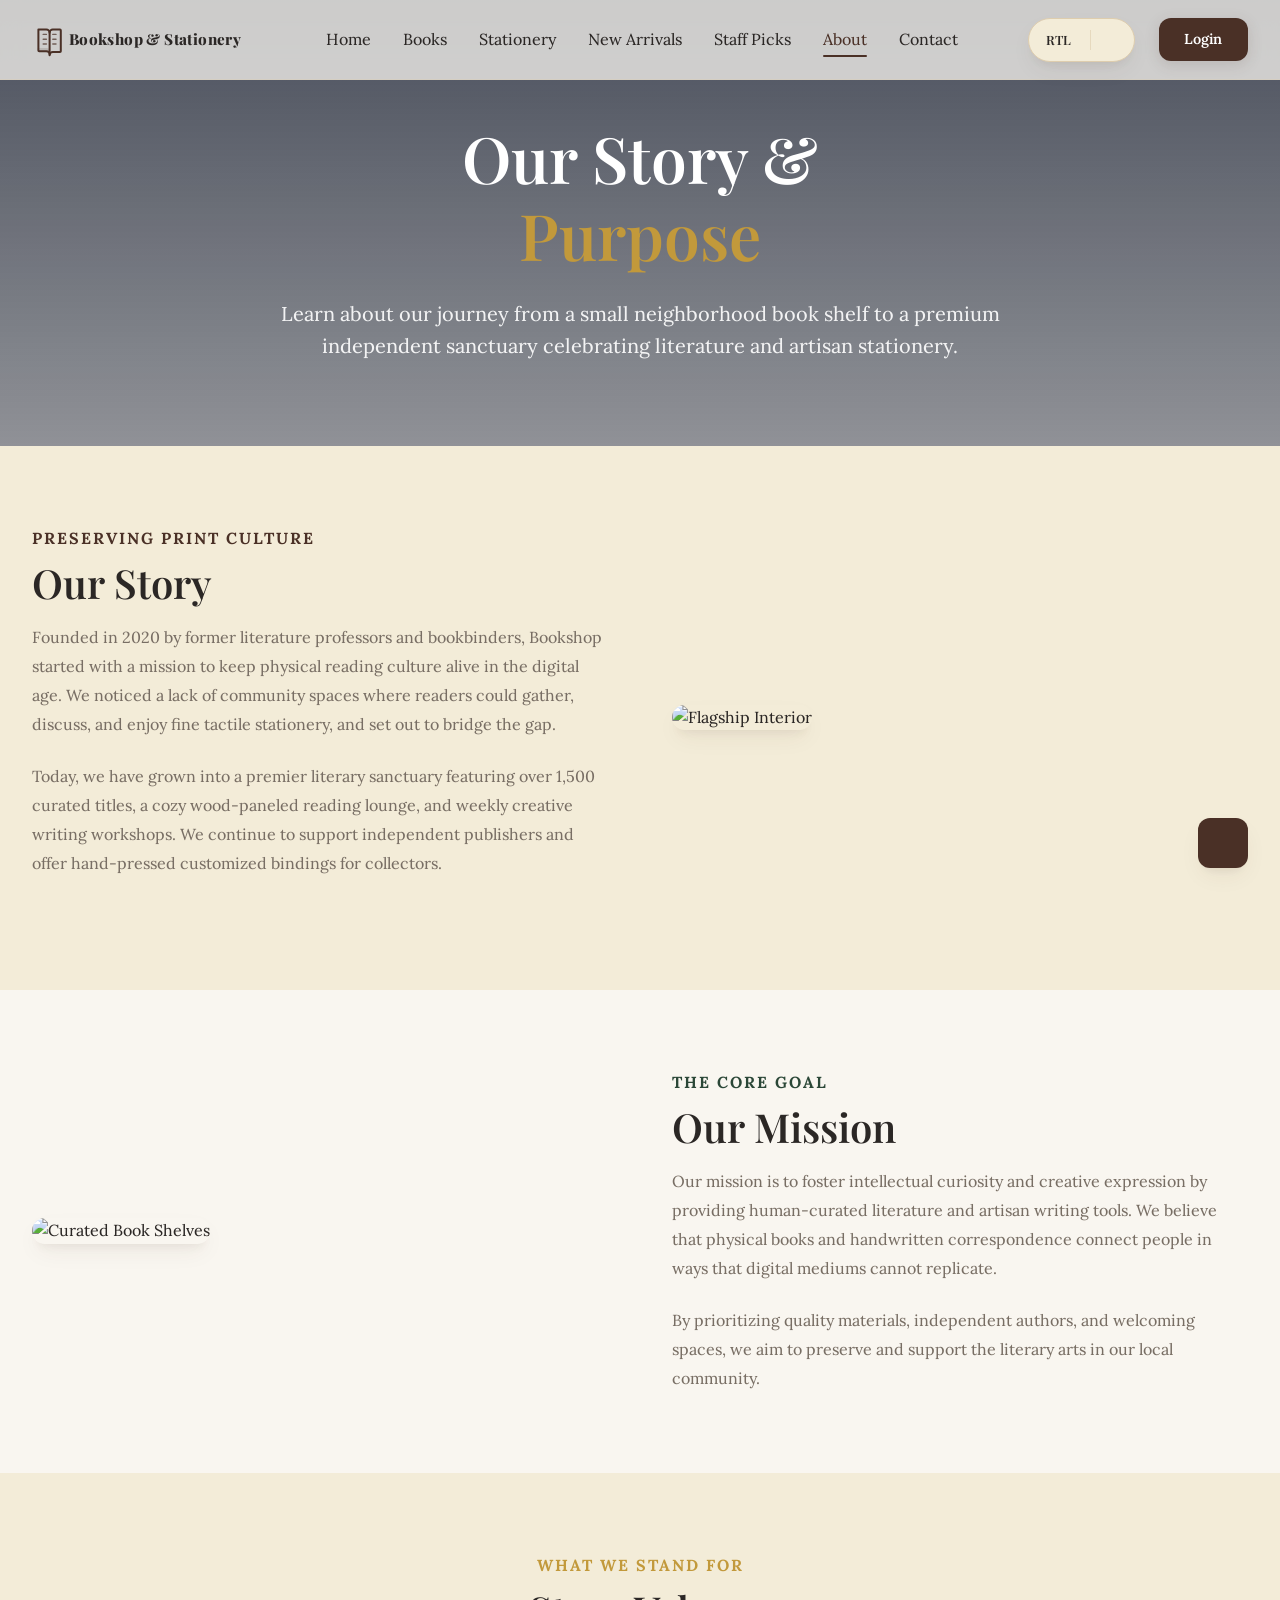
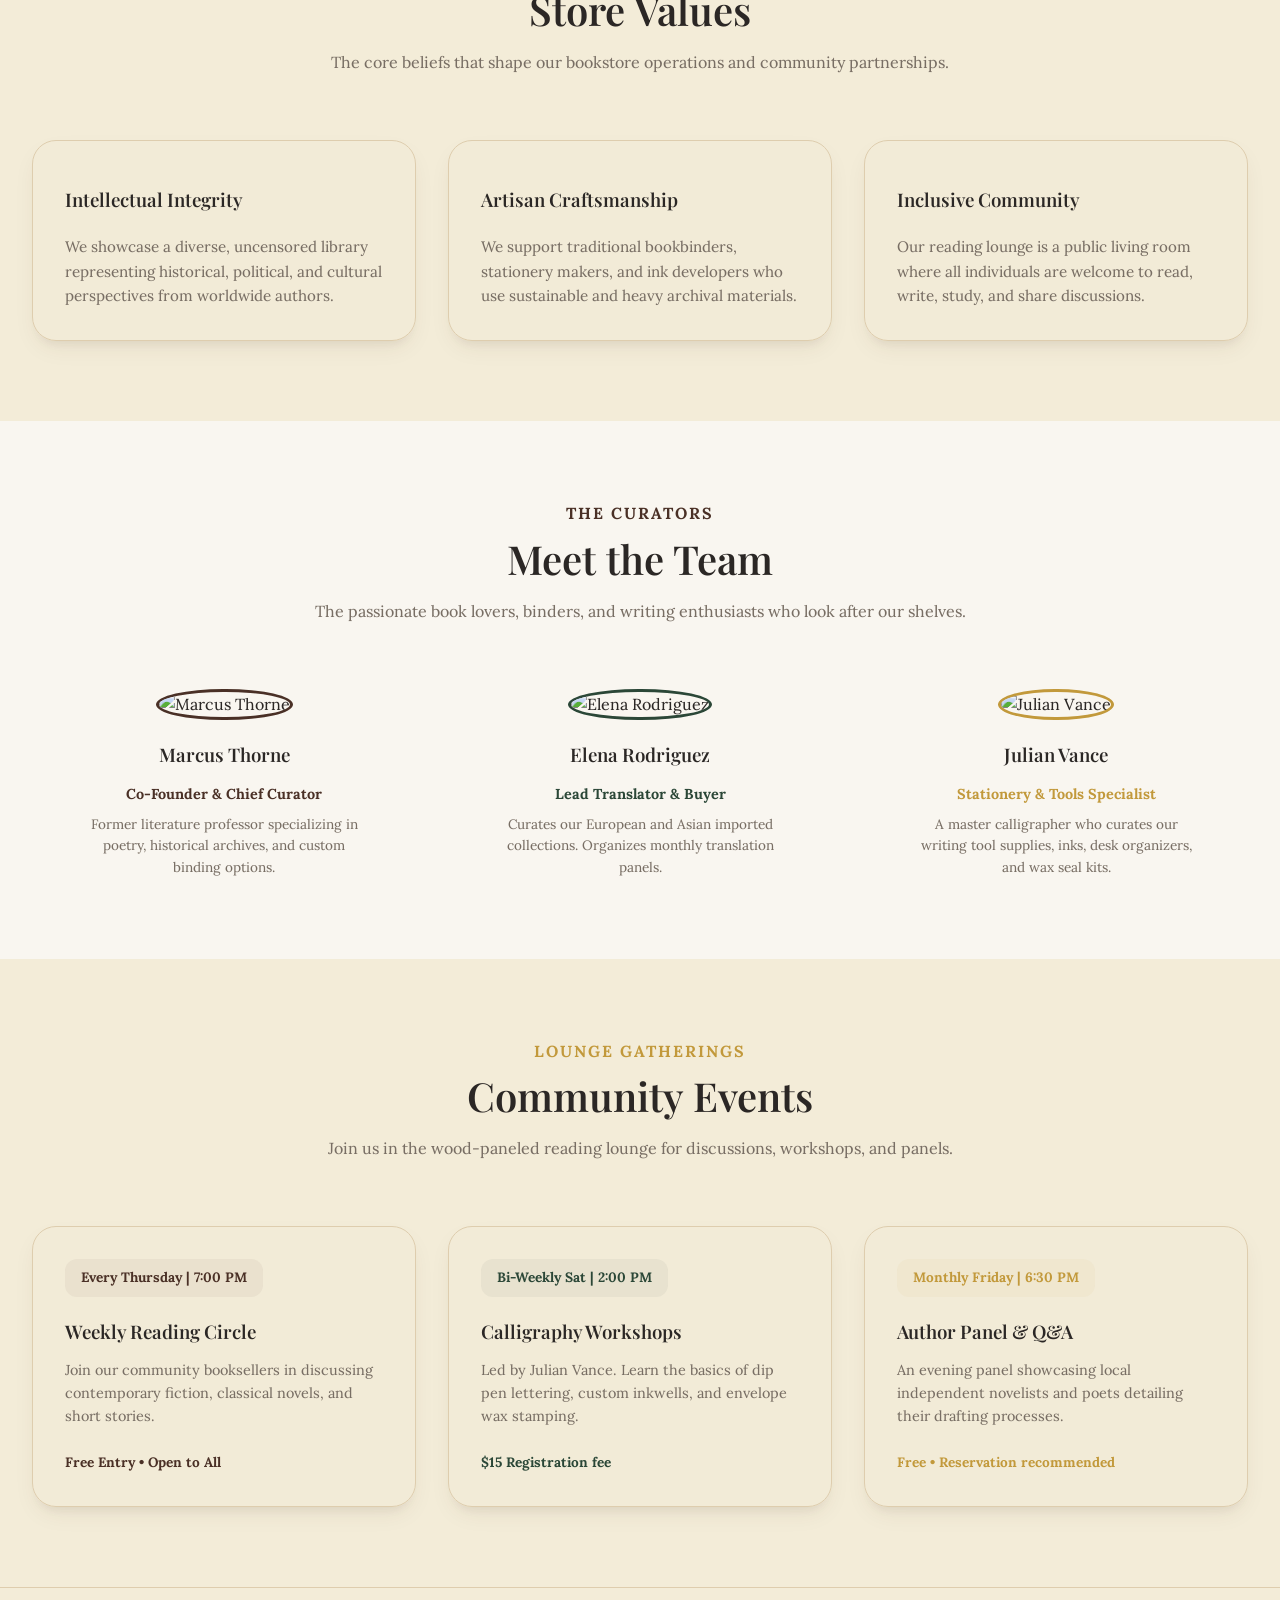
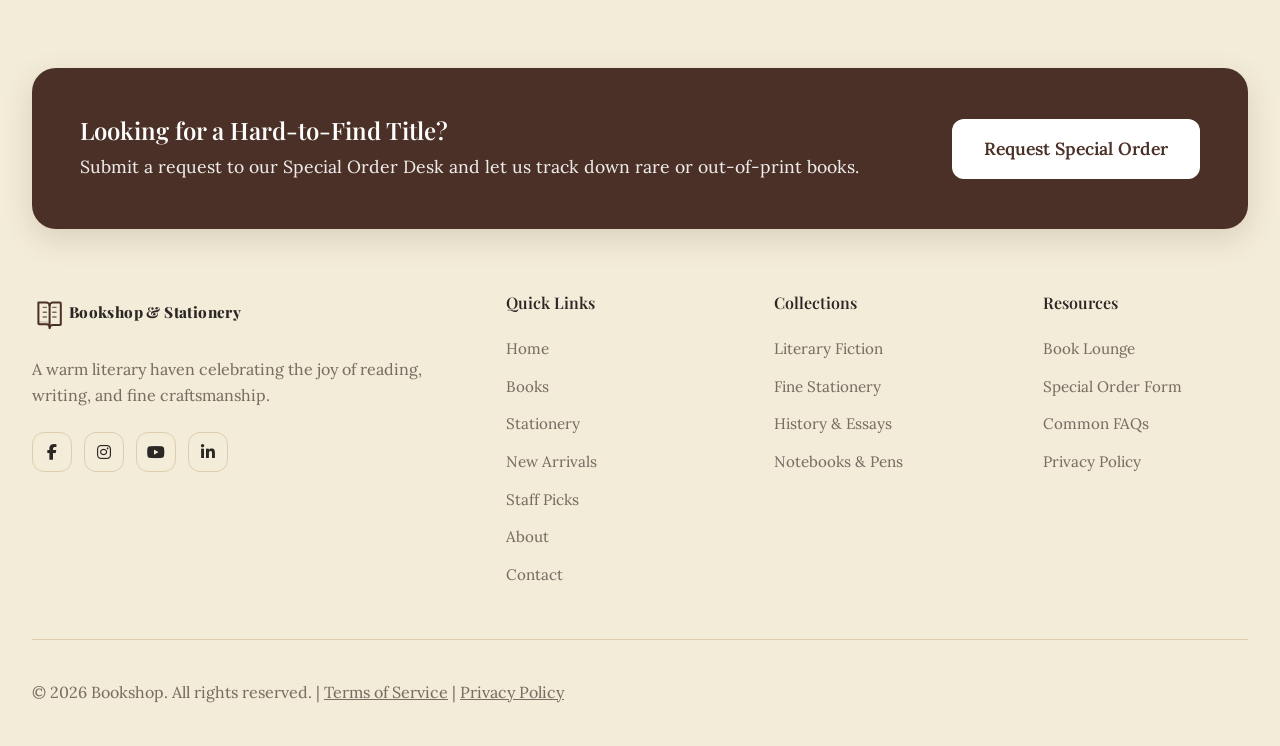
==== commit 89126893: "Refine auth page RTL, layout fixes, image updates, and mobile spacing adjustments" ====
--- a/about.html
+++ b/about.html
@@ -10,7 +10,7 @@
     <link rel="preconnect" href="https://fonts.googleapis.com">
     <link rel="preconnect" href="https://fonts.gstatic.com" crossorigin>
     <link href="https://fonts.googleapis.com/css2?family=Lora:ital,wght@0,400..700;1,400..700&family=Playfair+Display:ital,wght@0,400..900;1,400..900&family=Inter:wght@400;500;600;700&display=swap" rel="stylesheet">
-    <link rel="stylesheet" href="style.css?v=1.2">
+    <link rel="stylesheet" href="style.css?v=1.3">
     <link rel="stylesheet" href="https://cdnjs.cloudflare.com/ajax/libs/font-awesome/6.5.2/css/all.min.css">
     <link rel="icon" type="image/svg+xml" href="favicon.svg">
     <script src="https://unpkg.com/lucide@latest"></script>
@@ -30,7 +30,7 @@
                         <path d="M12 12h-4M12 18h-4M12 24h-4" stroke="var(--primary)" stroke-width="1.8" opacity="0.7"/>
                         <path d="M20 12h4M20 18h4M20 24h4" stroke="var(--primary)" stroke-width="1.8" opacity="0.7"/>
                     </g>
-                    <text x="46" y="31" font-family="'Playfair Display', serif" font-weight="800" font-size="16" fill="var(--text)" letter-spacing="0.5">Bookshop &amp; Stationery</text>
+                    <text x="46" y="31" font-family="'Playfair Display', serif" font-weight="800" font-size="19" fill="var(--text)" letter-spacing="0.5">Bookshop &amp; Stationery</text>
                 </svg>
             </a>
             <nav class="nav-links">
@@ -78,7 +78,7 @@
 
     <!-- 1. Hero -->
     <section class="hero" style="min-height: 45vh; padding: 120px 0 60px;">
-        <div class="hero-bg" style="background-image: url('https://images.unsplash.com/photo-1507842217343-583bb7270b66?auto=format&fit=crop&q=80&w=2000');"></div>
+        <div class="hero-bg" style="background-image: url('https://encrypted-tbn0.gstatic.com/images?q=tbn:ANd9GcTUuaSLaicM5uOSQBhrOhgdIO_6eaA_54BfC0eaAb2Y61GHa-7yZQtDePvj&s=10');"></div>
         <div class="container">
             <div class="hero-content" style="text-align: center; margin: 0 auto;">
                 <h1>Our Story &amp; <br><span style="color: var(--accent);">Purpose</span></h1>
@@ -98,7 +98,7 @@
                     <p style="color: var(--text-muted); line-height: 1.8; margin-bottom: 2rem;">Today, we have grown into a premier literary sanctuary featuring over 1,500 curated titles, a cozy wood-paneled reading lounge, and weekly creative writing workshops. We continue to support independent publishers and offer hand-pressed customized bindings for collectors.</p>
                 </div>
                 <div>
-                    <img src="https://images.unsplash.com/photo-1476275466078-4007374efbbe?auto=format&fit=crop&q=80&w=800" alt="Flagship Interior" style="width: 100%; border-radius: 32px; box-shadow: var(--shadow); object-fit: cover; height: 380px;">
+                    <img src="https://encrypted-tbn0.gstatic.com/images?q=tbn:ANd9GcShPZq9JgL1PrD-fKiCToLlhuMMOE4eX_vZbannvpplMzlOpC9OMoOoOYun&s=10" alt="Flagship Interior" style="width: 100%; border-radius: 32px; box-shadow: var(--shadow); object-fit: cover; height: 380px;">
                 </div>
             </div>
         </div>
@@ -109,7 +109,7 @@
         <div class="container">
             <div class="grid about-grid reveal" style="align-items: center; gap: 4rem;">
                 <div>
-                    <img src="https://images.unsplash.com/photo-1544947950-fa07a98d237f?auto=format&fit=crop&q=80&w=800" alt="Curated Book Shelves" style="width: 100%; border-radius: 32px; box-shadow: var(--shadow); object-fit: cover; height: 380px;">
+                    <img src="https://encrypted-tbn0.gstatic.com/images?q=tbn:ANd9GcQkKWIU6yvZ5xZMo2hv79nOvLrQ8Yy41spliFdHzPAADrAC5TrB-m3u8FQ&s=10" alt="Curated Book Shelves" style="width: 100%; border-radius: 32px; box-shadow: var(--shadow); object-fit: cover; height: 380px;">
                 </div>
                 <div>
                     <span style="color: var(--secondary); font-weight: 700; text-transform: uppercase; letter-spacing: 2px;">The Core Goal</span>
@@ -250,7 +250,7 @@
                         <path d="M12 12h-4M12 18h-4M12 24h-4" stroke="var(--primary)" stroke-width="1.8" opacity="0.7"/>
                         <path d="M20 12h4M20 18h4M20 24h4" stroke="var(--primary)" stroke-width="1.8" opacity="0.7"/>
                     </g>
-                    <text x="46" y="31" font-family="'Playfair Display', serif" font-weight="800" font-size="16" fill="var(--text)" letter-spacing="0.5">Bookshop &amp; Stationery</text>
+                    <text x="46" y="31" font-family="'Playfair Display', serif" font-weight="800" font-size="19" fill="var(--text)" letter-spacing="0.5">Bookshop &amp; Stationery</text>
                 </svg>
                     </a>
                     <p style="color: var(--text-muted);">A warm literary haven celebrating the joy of reading, writing, and fine craftsmanship.</p>
--- a/style.css
+++ b/style.css
@@ -74,6 +74,7 @@
 
 /* RTL Support */
 [dir="rtl"] {
+    direction: rtl;
     text-align: right;
 }
 
@@ -496,16 +497,28 @@
 }
 
 .grid-3 {
-    display: flex;
-    flex-wrap: wrap;
-    justify-content: center;
+    display: grid;
+    grid-template-columns: repeat(3, 1fr);
+    grid-auto-rows: 1fr;
+    gap: 2rem;
     align-items: stretch;
-    gap: 2rem;
 }
 
 .grid-3>* {
-    flex: 1 1 300px;
-    max-width: 400px;
+    width: 100%;
+}
+
+@media (max-width: 900px) {
+    .grid-3 {
+        grid-template-columns: repeat(2, 1fr);
+    }
+}
+
+@media (max-width: 600px) {
+    .grid-3 {
+        grid-template-columns: 1fr;
+        grid-auto-rows: auto;
+    }
 }
 
 .grid-2 {
@@ -892,6 +905,46 @@
     right: auto;
     left: 1.5rem;
 }
+
+[dir="rtl"] .auth-card .logo {
+    justify-content: flex-start !important;
+}
+
+[dir="rtl"] .form-group div > i[data-lucide="mail"],
+[dir="rtl"] .form-group div > i[data-lucide="lock"],
+[dir="rtl"] .form-group div > svg.lucide-mail,
+[dir="rtl"] .form-group div > svg.lucide-lock {
+    left: auto !important;
+    right: 1rem !important;
+}
+
+[dir="rtl"] .form-group div > i[data-lucide="eye"],
+[dir="rtl"] .form-group div > svg.lucide-eye {
+    right: auto !important;
+    left: 1rem !important;
+}
+
+[dir="rtl"] .form-group div:has(.lucide-mail) input,
+[dir="rtl"] .form-group div:has([data-lucide="mail"]) input,
+[dir="rtl"] .form-group div:has(svg.lucide-mail) input {
+    padding-left: 1rem !important;
+    padding-right: 3rem !important;
+}
+
+[dir="rtl"] .form-group div:has(.lucide-lock) input,
+[dir="rtl"] .form-group div:has([data-lucide="lock"]) input,
+[dir="rtl"] .form-group div:has(svg.lucide-lock) input {
+    padding-left: 3rem !important;
+    padding-right: 3rem !important;
+}
+
+[dir="rtl"] .form-group div:not(:has(.lucide-lock)):not(:has([data-lucide="lock"])):not(:has(svg.lucide-lock)):has(.lucide-eye) input,
+[dir="rtl"] .form-group div:not(:has(.lucide-lock)):not(:has([data-lucide="lock"])):not(:has(svg.lucide-lock)):has([data-lucide="eye"]) input,
+[dir="rtl"] .form-group div:not(:has(.lucide-lock)):not(:has([data-lucide="lock"])):not(:has(svg.lucide-lock)):has(svg.lucide-eye) input {
+    padding-left: 3rem !important;
+    padding-right: 1rem !important;
+}
+
 
 .auth-card {
     background: var(--surface);
@@ -1110,6 +1163,13 @@
 }
 
 @media (max-width: 768px) {
+    /* Uniform Section Headings size in mobile view */
+    section h2,
+    .section-header h2,
+    h2[style*="font-size"] {
+        font-size: 1.8rem !important;
+    }
+
     .logo {
         font-size: 1.25rem;
         gap: 0.35rem;
@@ -1214,6 +1274,18 @@
     }
 
     .about-cta-buttons a.btn {
+        width: 280px !important;
+        max-width: 100% !important;
+        justify-content: center !important;
+    }
+
+    .community-btns {
+        flex-direction: column !important;
+        align-items: center !important;
+        gap: 1rem !important;
+    }
+
+    .community-btns a.btn {
         width: 280px !important;
         max-width: 100% !important;
         justify-content: center !important;
@@ -1690,3 +1762,87 @@
     opacity: 1;
     transform: translate(-50%, -50%) scale(1) rotate(0deg);
 }
+
+/* Why Choose Us Feature Cards Hover Effects */
+.feature-card h3 {
+    transition: var(--transition);
+}
+
+.feature-card p {
+    transition: var(--transition);
+}
+
+.feature-card .feature-icon {
+    transition: var(--transition);
+}
+
+.feature-card:hover .feature-icon {
+    transform: scale(1.15);
+}
+
+.feature-primary:hover h3 {
+    color: var(--primary);
+}
+
+.feature-secondary:hover h3 {
+    color: var(--secondary);
+}
+
+.feature-accent:hover h3 {
+    color: var(--accent);
+}
+
+.feature-card:hover p {
+    color: var(--text);
+}
+
+/* Feature Icon Circles Background and Visibility - Light Mode */
+.feature-primary .feature-icon {
+    background-color: rgba(74, 48, 38, 0.18) !important;
+}
+
+.feature-secondary .feature-icon {
+    background-color: rgba(43, 71, 55, 0.18) !important;
+}
+
+.feature-accent .feature-icon {
+    background-color: rgba(194, 153, 59, 0.18) !important;
+}
+
+/* Feature Icon Circles Background and Visibility - Dark Mode */
+[data-theme="dark"] .feature-primary .feature-icon {
+    background-color: rgba(194, 153, 59, 0.25) !important;
+}
+
+[data-theme="dark"] .feature-secondary .feature-icon {
+    background-color: rgba(78, 115, 94, 0.25) !important;
+}
+
+[data-theme="dark"] .feature-accent .feature-icon {
+    background-color: rgba(140, 82, 48, 0.25) !important;
+}
+
+/* Align footer CTA button in center below text for all pages except Home page in 1024px view */
+@media (max-width: 1024px) {
+    body:not(.home-page) .footer-cta {
+        flex-direction: column !important;
+        text-align: center !important;
+        gap: 2rem !important;
+        padding: 2.5rem 1.5rem !important;
+    }
+}
+
+/* Bookseller Note Card responsive alignment */
+.bookseller-note-card {
+    flex-direction: row;
+}
+
+@media (max-width: 768px) {
+    .bookseller-note-card {
+        flex-direction: column !important;
+        align-items: center !important;
+        text-align: center !important;
+        padding: 2rem !important;
+        gap: 1.5rem !important;
+    }
+}
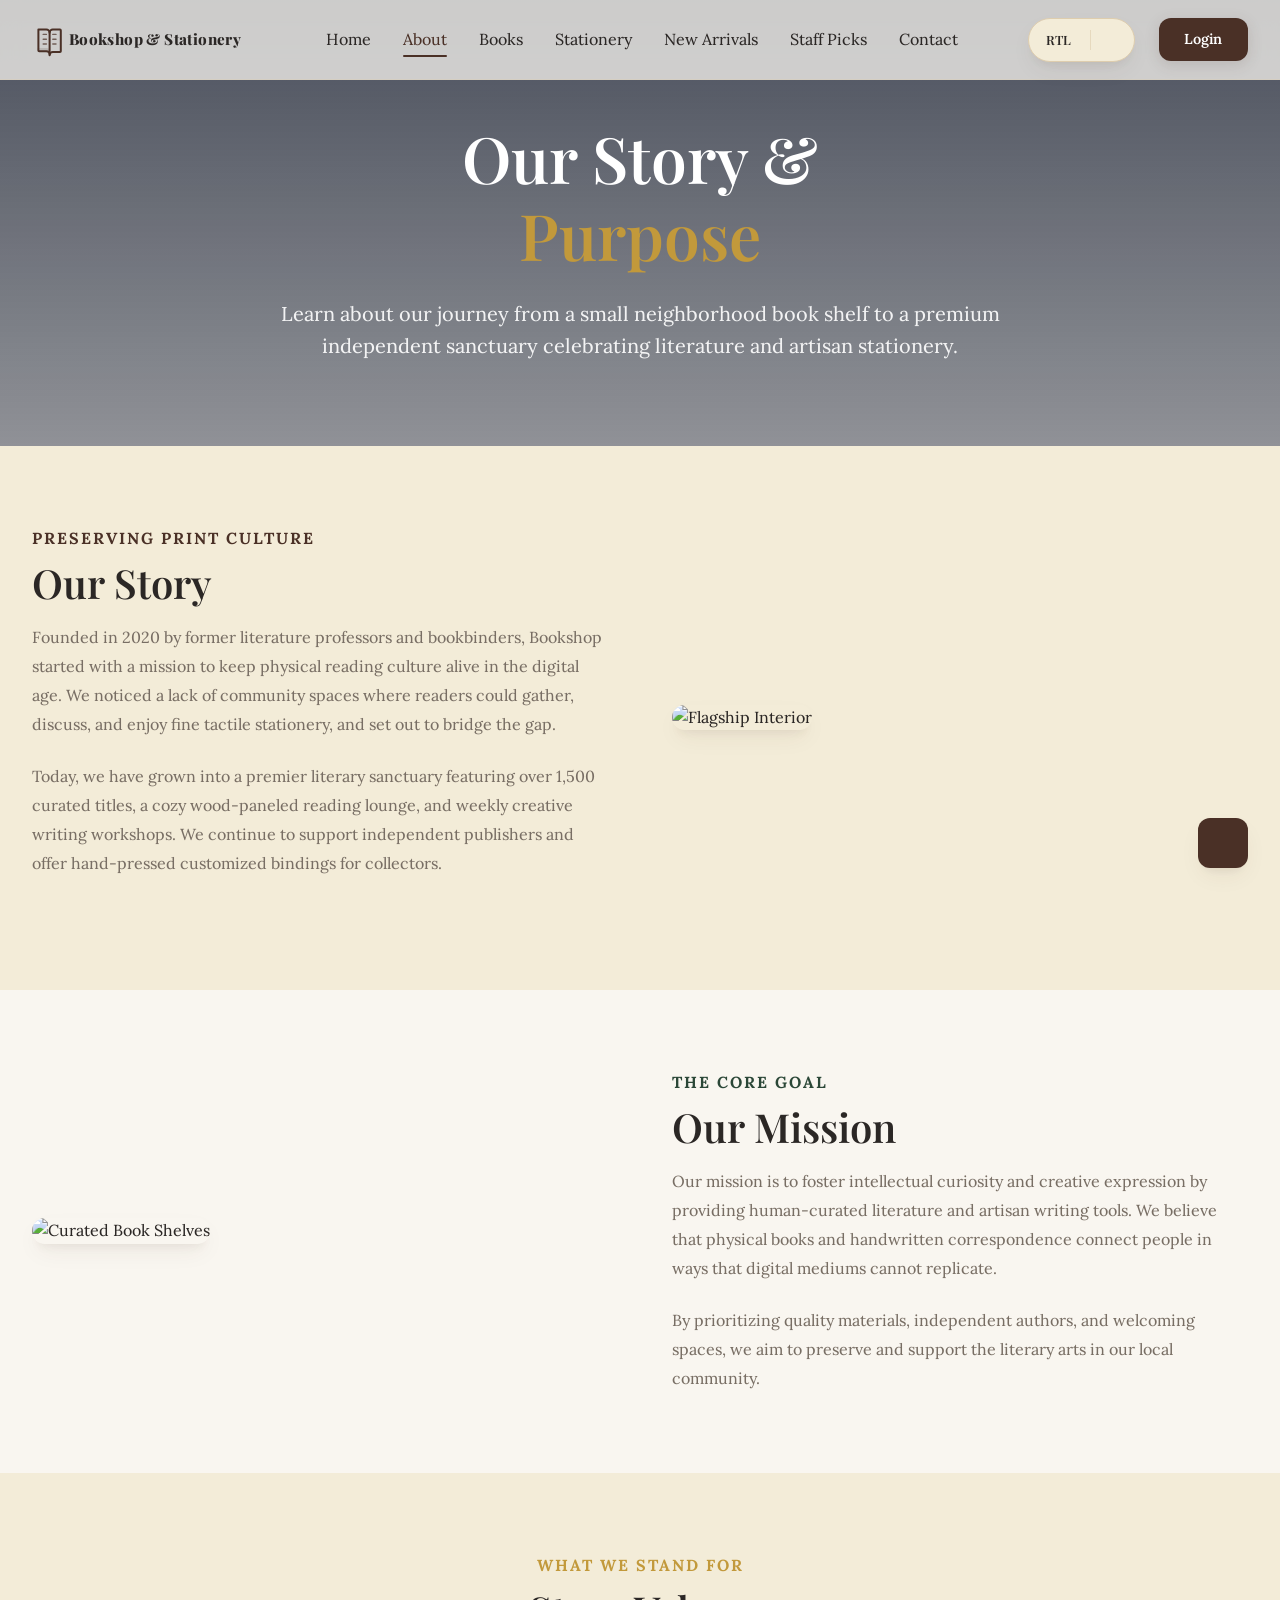
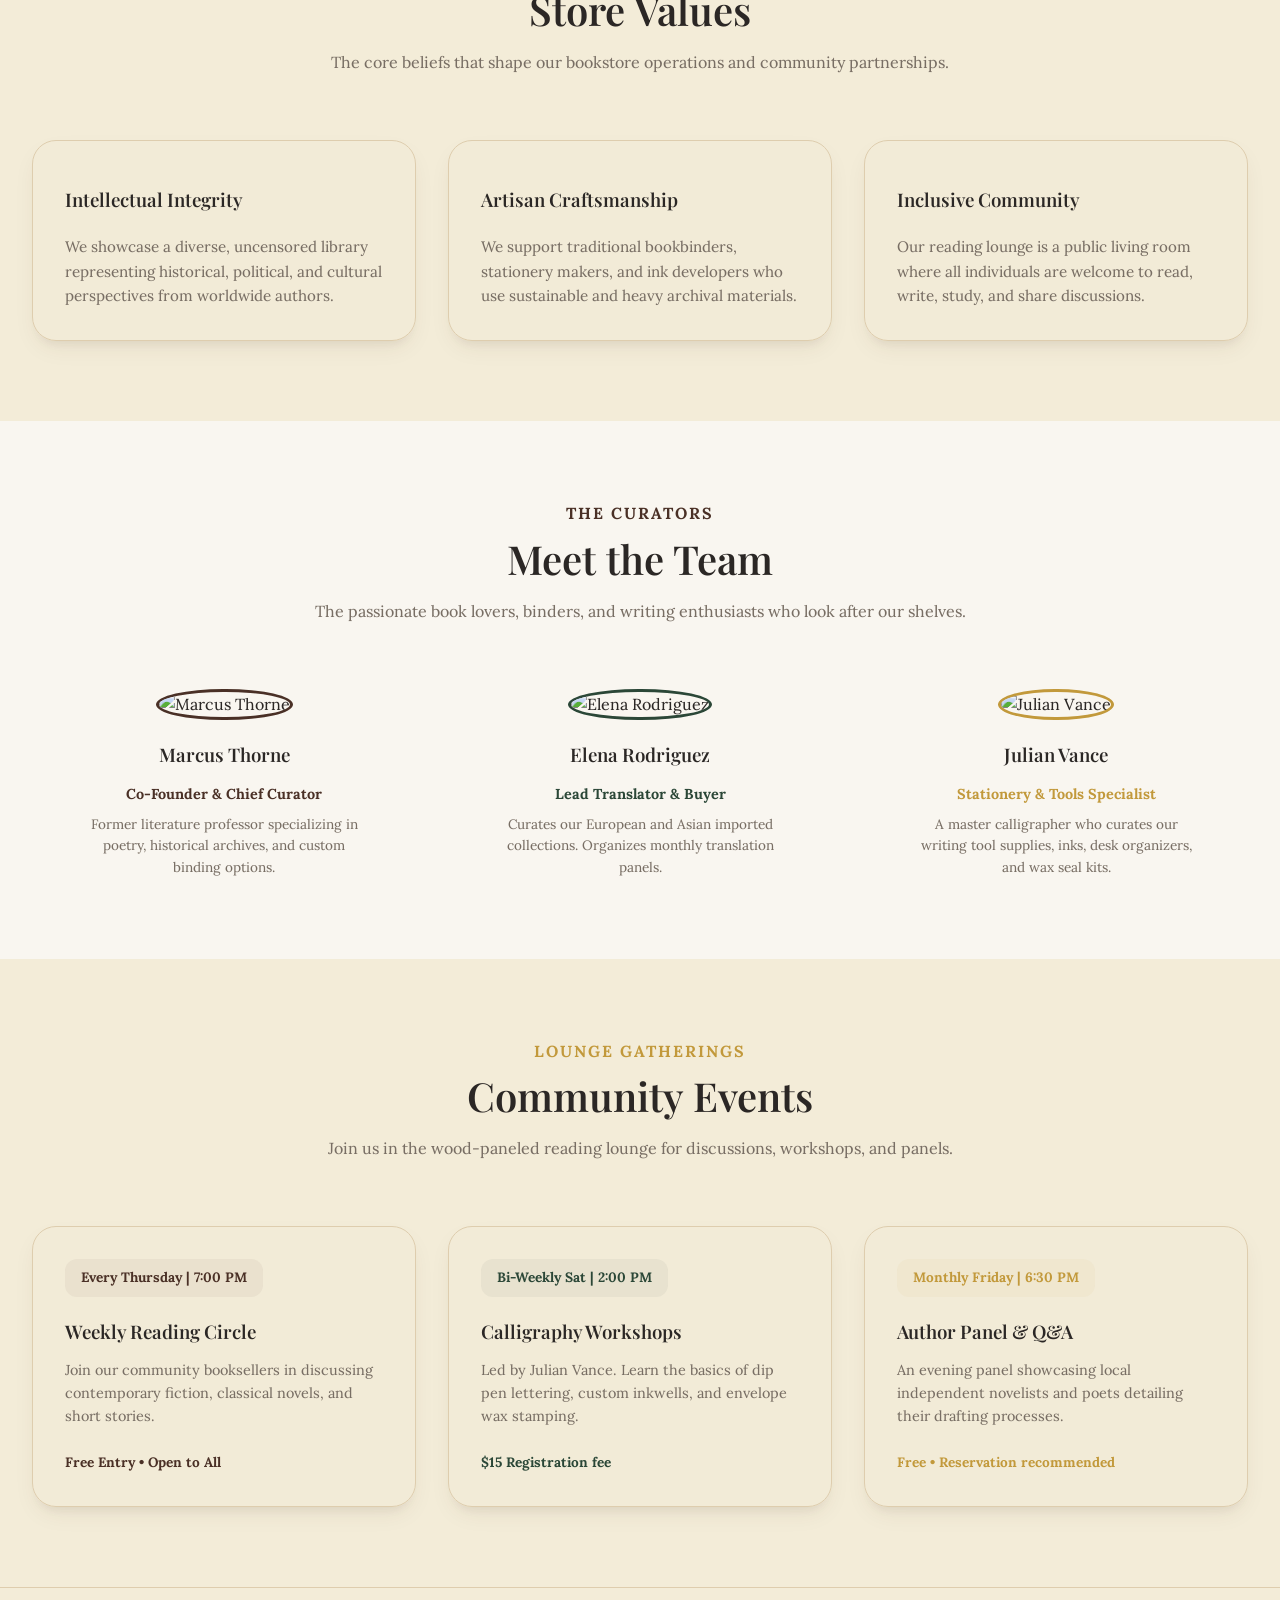
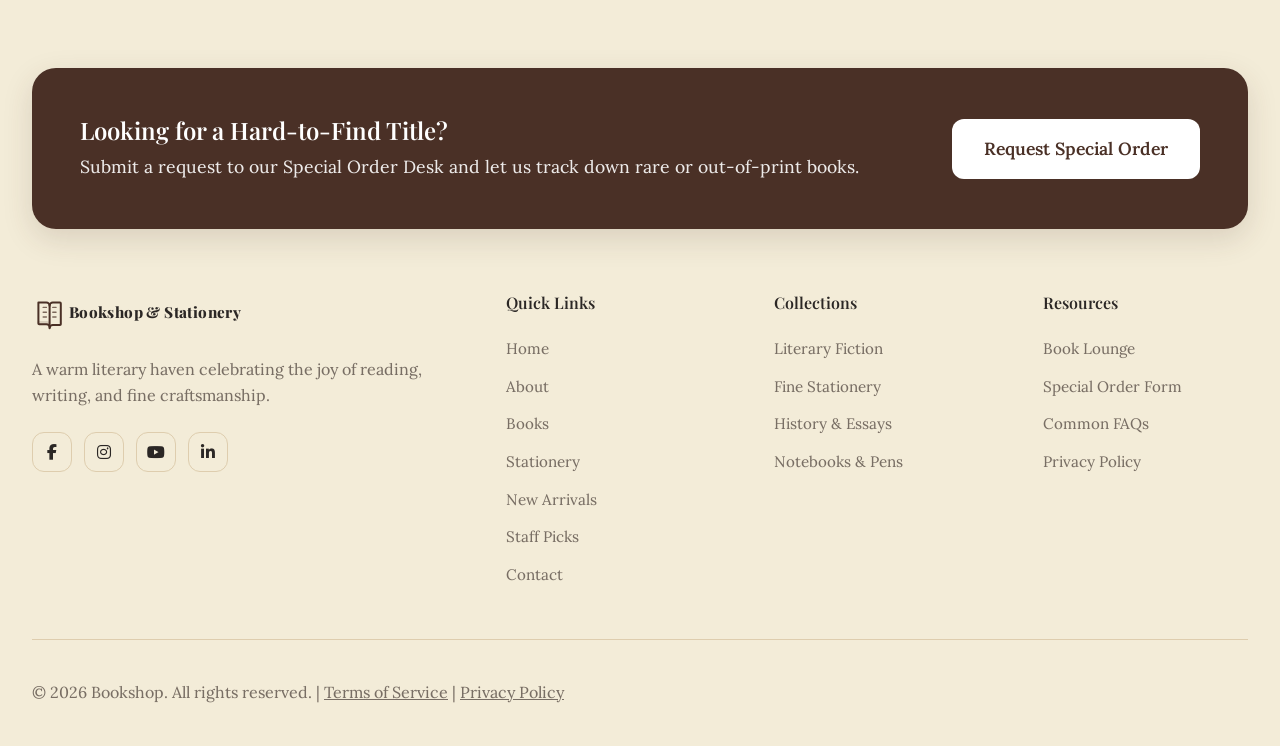
==== commit b197afe1: "Standardize card layouts, fix center alignment on tablet viewports, adjust footer CTA layout" ====
--- a/about.html
+++ b/about.html
@@ -16,7 +16,7 @@
     <script src="https://unpkg.com/lucide@latest"></script>
 </head>
 
-<body>
+<body class="about-page">
 
     <!-- Header -->
     <header>
@@ -35,11 +35,11 @@
             </a>
             <nav class="nav-links">
                 <a href="index.html">Home</a>
+                <a href="about.html" class="active">About</a>
                 <a href="books.html">Books</a>
                 <a href="stationery.html">Stationery</a>
                 <a href="new-arrivals.html">New Arrivals</a>
                 <a href="staff-picks.html">Staff Picks</a>
-                <a href="about.html" class="active">About</a>
                 <a href="contact.html">Contact</a>
             </nav>
             <div class="header-actions">
@@ -66,11 +66,11 @@
         </button>
         <nav class="mobile-nav-links">
             <a href="index.html">Home</a>
+            <a href="about.html" class="active">About</a>
             <a href="books.html">Books</a>
             <a href="stationery.html">Stationery</a>
             <a href="new-arrivals.html">New Arrivals</a>
             <a href="staff-picks.html">Staff Picks</a>
-            <a href="about.html" class="active">About</a>
             <a href="contact.html">Contact</a>
             <a href="login.html" class="btn btn-primary login-btn-mobile">Login</a>
         </nav>
@@ -265,11 +265,11 @@
                     <h4>Quick Links</h4>
                     <ul style="list-style: none;">
                         <li><a href="index.html">Home</a></li>
+                        <li><a href="about.html">About</a></li>
                         <li><a href="books.html">Books</a></li>
                         <li><a href="stationery.html">Stationery</a></li>
                         <li><a href="new-arrivals.html">New Arrivals</a></li>
                         <li><a href="staff-picks.html">Staff Picks</a></li>
-                        <li><a href="about.html">About</a></li>
                         <li><a href="contact.html">Contact</a></li>
                     </ul>
                 </div>
--- a/style.css
+++ b/style.css
@@ -512,12 +512,33 @@
     .grid-3 {
         grid-template-columns: repeat(2, 1fr);
     }
+    .home-page .grid-3 > *:last-child:nth-child(odd),
+    .books-page .grid-3 > *:last-child:nth-child(odd),
+    .stationery-page .grid-3 > *:last-child:nth-child(odd),
+    .new-arrivals-page .grid-3 > *:last-child:nth-child(odd),
+    .staff-picks-page .grid-3 > *:last-child:nth-child(odd),
+    .about-page .grid-3 > *:last-child:nth-child(odd) {
+        grid-column: span 2;
+        justify-self: center;
+        width: 100%;
+        max-width: calc(50% - 1rem);
+    }
 }
 
 @media (max-width: 600px) {
     .grid-3 {
         grid-template-columns: 1fr;
         grid-auto-rows: auto;
+    }
+    .home-page .grid-3 > *:last-child:nth-child(odd),
+    .books-page .grid-3 > *:last-child:nth-child(odd),
+    .stationery-page .grid-3 > *:last-child:nth-child(odd),
+    .new-arrivals-page .grid-3 > *:last-child:nth-child(odd),
+    .staff-picks-page .grid-3 > *:last-child:nth-child(odd),
+    .about-page .grid-3 > *:last-child:nth-child(odd) {
+        grid-column: auto;
+        justify-self: stretch;
+        max-width: 100%;
     }
 }
 
@@ -711,6 +732,11 @@
 .footer-cta p {
     opacity: 0.9;
     font-size: 1.1rem;
+}
+
+.footer-cta .btn {
+    flex-shrink: 0;
+    white-space: nowrap;
 }
 
 .footer-cta .btn:hover,
@@ -1136,6 +1162,13 @@
         gap: 2rem;
     }
 
+    .footer-cta {
+        flex-direction: column;
+        text-align: center;
+        gap: 2rem;
+        padding: 2.5rem 1.5rem;
+    }
+
     .hero h1 {
         font-size: 2.2rem;
     }
@@ -1234,12 +1267,6 @@
         height: 200px !important;
     }
 
-    .footer-cta {
-        flex-direction: column;
-        text-align: center;
-        gap: 2rem;
-        padding: 2rem;
-    }
 
     .hero-buttons {
         flex-direction: column !important;
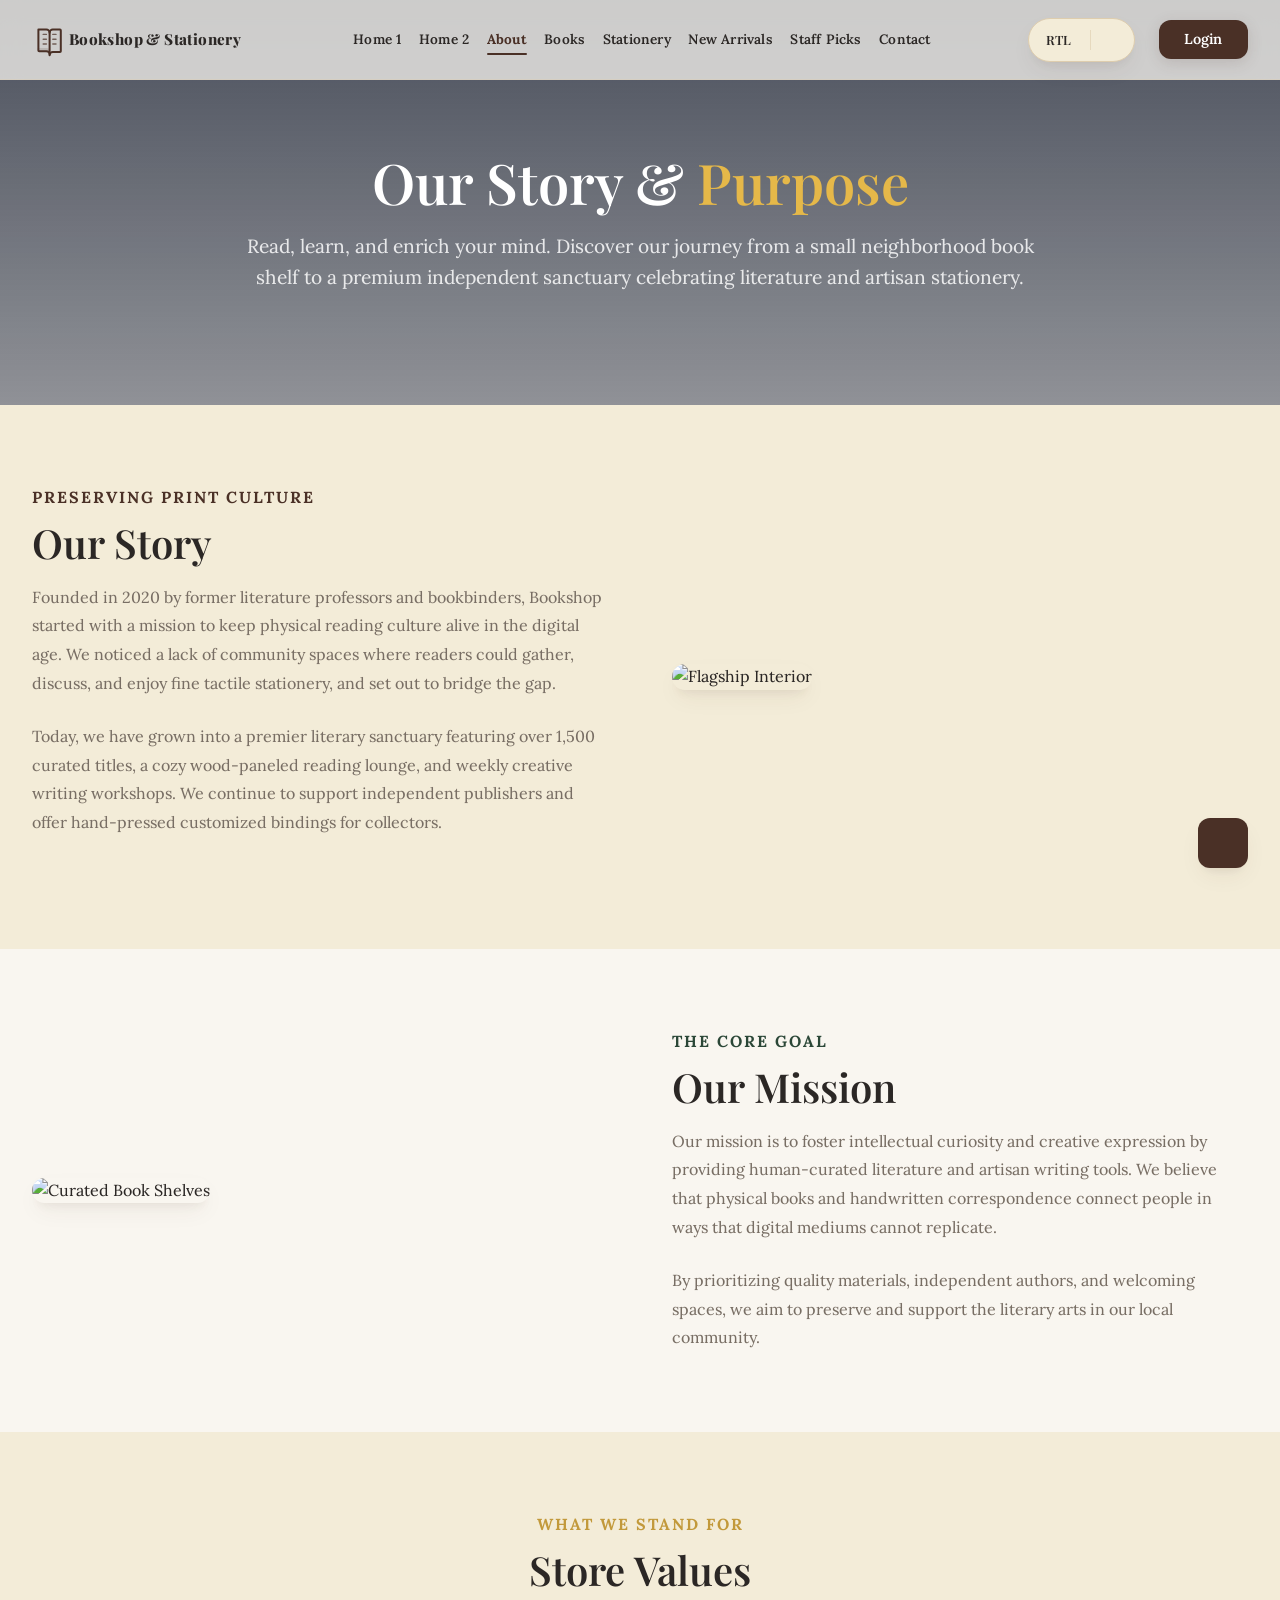
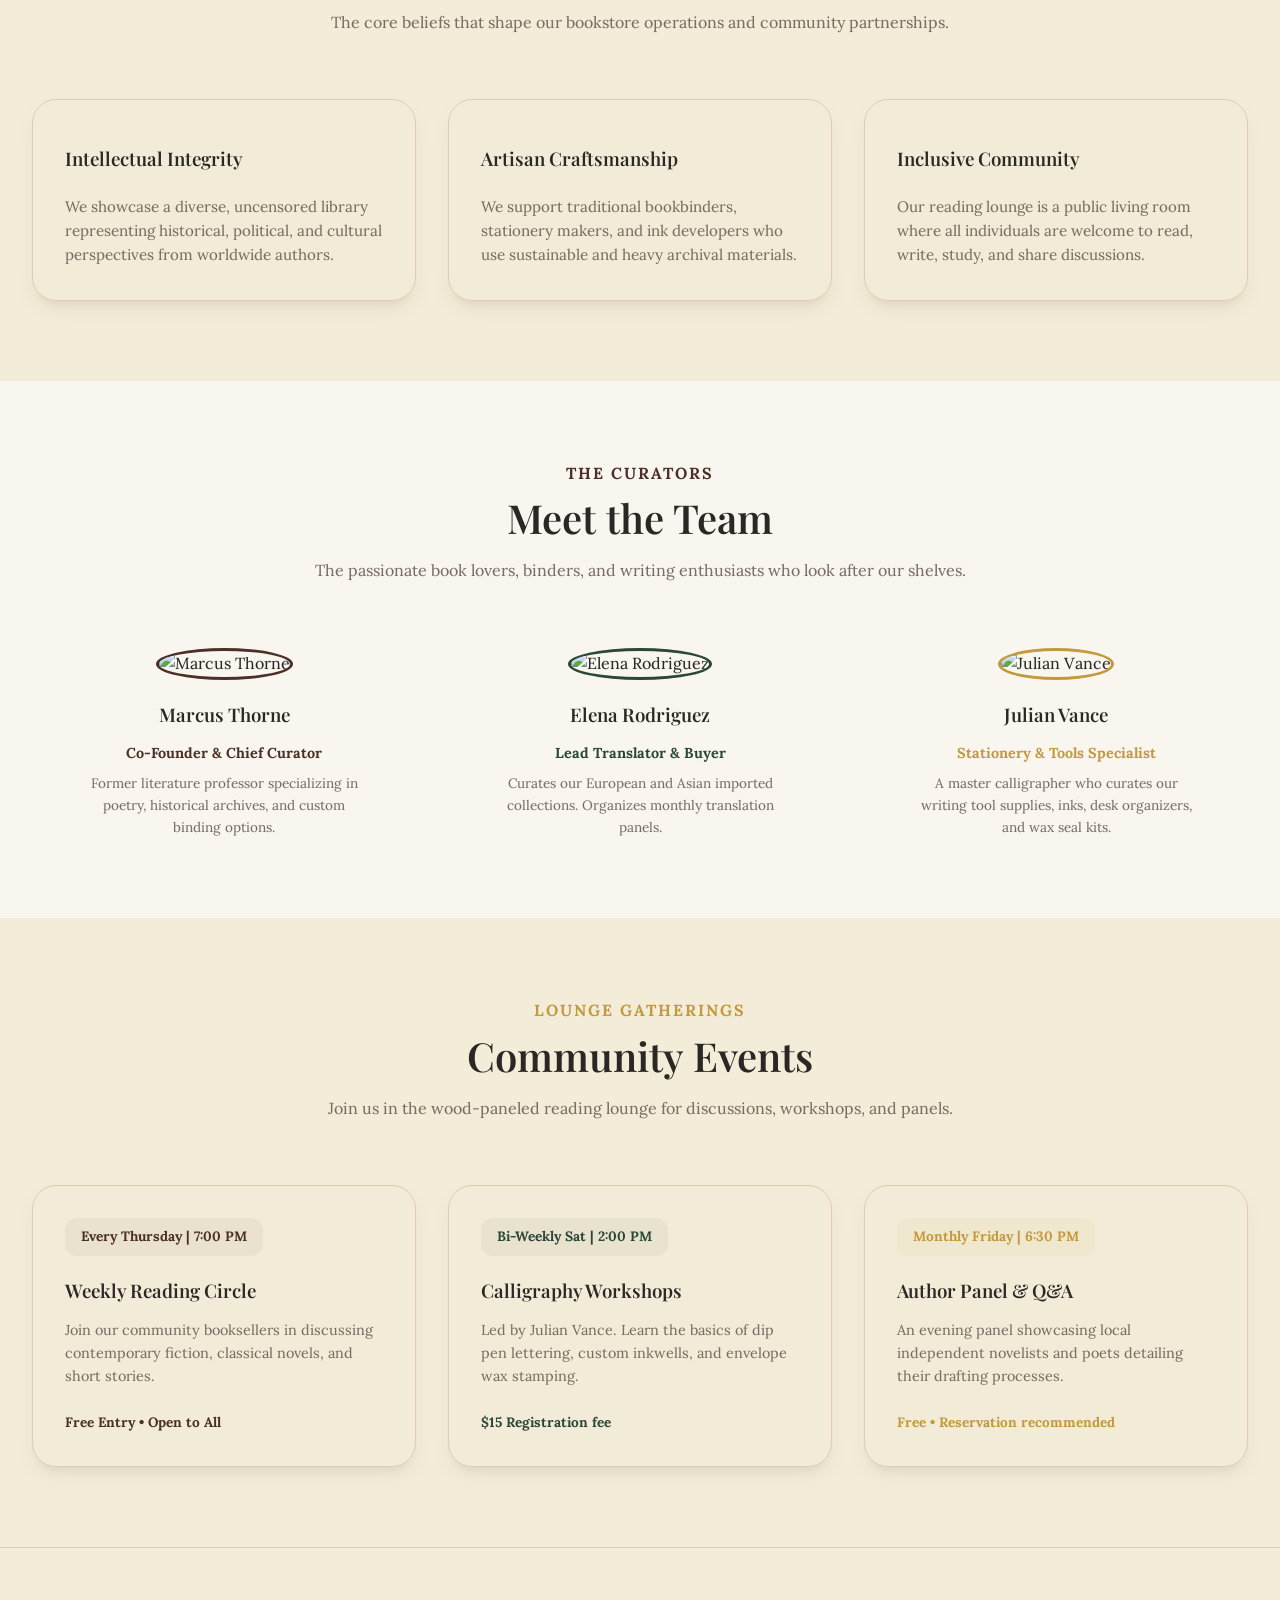
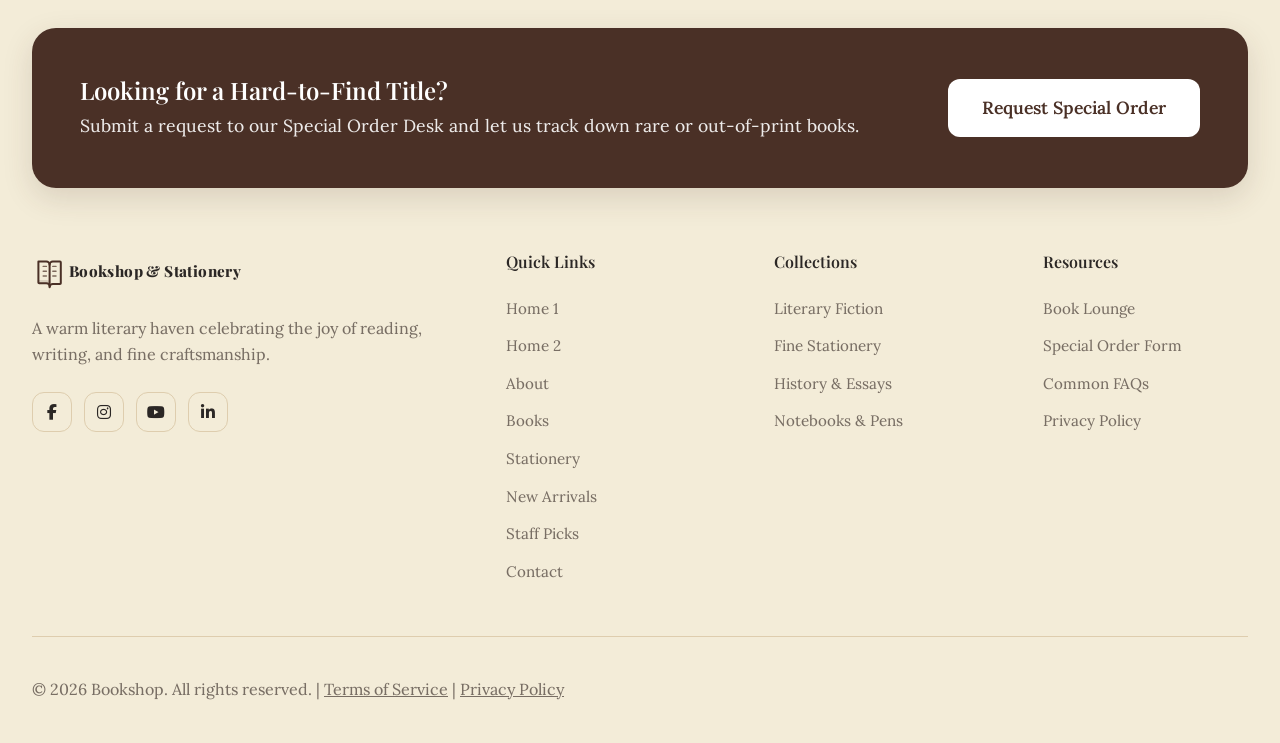
==== commit 7814aa13: "Update site layout, dark mode contrast, hero headers, button sizing, and responsive grid layouts" ====
--- a/about.html
+++ b/about.html
@@ -34,7 +34,8 @@
                 </svg>
             </a>
             <nav class="nav-links">
-                <a href="index.html">Home</a>
+                <a href="index.html">Home 1</a>
+                <a href="home-2.html">Home 2</a>
                 <a href="about.html" class="active">About</a>
                 <a href="books.html">Books</a>
                 <a href="stationery.html">Stationery</a>
@@ -65,7 +66,8 @@
             <i data-lucide="x"></i>
         </button>
         <nav class="mobile-nav-links">
-            <a href="index.html">Home</a>
+            <a href="index.html">Home 1</a>
+            <a href="home-2.html">Home 2</a>
             <a href="about.html" class="active">About</a>
             <a href="books.html">Books</a>
             <a href="stationery.html">Stationery</a>
@@ -81,8 +83,8 @@
         <div class="hero-bg" style="background-image: url('https://encrypted-tbn0.gstatic.com/images?q=tbn:ANd9GcTUuaSLaicM5uOSQBhrOhgdIO_6eaA_54BfC0eaAb2Y61GHa-7yZQtDePvj&s=10');"></div>
         <div class="container">
             <div class="hero-content" style="text-align: center; margin: 0 auto;">
-                <h1>Our Story &amp; <br><span style="color: var(--accent);">Purpose</span></h1>
-                <p style="max-width: 800px; margin: 0 auto 1.5rem;">Learn about our journey from a small neighborhood book shelf to a premium independent sanctuary celebrating literature and artisan stationery.</p>
+                <h1 style="font-size: 3.5rem; line-height: 1.2; margin-bottom: 1rem;">Our Story &amp; <span style="color: #e5b849;">Purpose</span></h1>
+                <p style="max-width: 800px; margin: 0 auto 1.5rem; color: rgba(255, 255, 255, 0.92); font-size: 1.2rem;">Read, learn, and enrich your mind. Discover our journey from a small neighborhood book shelf to a premium independent sanctuary celebrating literature and artisan stationery.</p>
             </div>
         </div>
     </section>
@@ -264,7 +266,8 @@
                 <div>
                     <h4>Quick Links</h4>
                     <ul style="list-style: none;">
-                        <li><a href="index.html">Home</a></li>
+                        <li><a href="index.html">Home 1</a></li>
+                        <li><a href="home-2.html">Home 2</a></li>
                         <li><a href="about.html">About</a></li>
                         <li><a href="books.html">Books</a></li>
                         <li><a href="stationery.html">Stationery</a></li>
--- a/style.css
+++ b/style.css
@@ -34,17 +34,17 @@
     --primary-hover: #a8812e;
     --secondary: #4e735e;
     --secondary-hover: #3d5c4b;
-    --accent: #8c5230;
+    --accent: #e5b849;             /* Bright Antique Gold for high-contrast visibility in dark mode */
     --leather: #a66844;
     --background: #1e1a17;         /* Deep Charcoal Walnut */
     --surface: #2d2621;            /* Warm Walnut/Leather base */
     --text: #fdfbf7;
-    --text-muted: #b3a79f;
+    --text-muted: #d4c8be;         /* High-contrast warm ivory-gray for dark mode text readability */
     --border: #4a3e35;
     --card-bg: rgba(45, 38, 33, 0.85);
     --glass-bg: rgba(30, 26, 23, 0.75);
-    --glass-border: rgba(253, 251, 247, 0.08);
-    --shadow: 0 10px 25px -5px rgba(0, 0, 0, 0.3), 0 8px 10px -6px rgba(0, 0, 0, 0.3);
+    --glass-border: rgba(253, 251, 247, 0.1);
+    --shadow: 0 10px 25px -5px rgba(0, 0, 0, 0.35), 0 8px 10px -6px rgba(0, 0, 0, 0.35);
 }
 
 * {
@@ -162,18 +162,42 @@
 }
 
 .logo {
-    display: flex;
+    display: inline-flex;
     align-items: center;
     gap: 0.75rem;
     font-size: 1.5rem;
     font-weight: 800;
     color: var(--primary);
+    text-decoration: none;
+    transition: var(--transition);
+}
+
+.logo:hover {
+    opacity: 0.92;
+    transform: translateY(-1px);
+}
+
+.logo-svg {
+    height: 40px;
+    width: auto;
+    max-width: 280px;
+    display: block;
 }
 
 .nav-links {
     display: flex;
-    gap: 2rem;
-    align-items: center;
+    gap: 1.1rem;
+    align-items: center;
+}
+
+.nav-links a {
+    font-size: 0.85rem;
+    font-weight: 600;
+    color: var(--text);
+    text-decoration: none;
+    transition: var(--transition);
+    white-space: nowrap;
+    letter-spacing: 0.2px;
 }
 
 .nav-links a:hover {
@@ -183,6 +207,7 @@
 .nav-links a.active {
     color: var(--primary);
     position: relative;
+    font-weight: 700;
 }
 
 .nav-links a.active::after {
@@ -202,7 +227,7 @@
     gap: 1.5rem;
 }
 
-/* Buttons */
+/* Buttons System */
 .btn {
     display: inline-flex;
     align-items: center;
@@ -210,30 +235,53 @@
     padding: 0.75rem 1.5rem;
     border-radius: 12px;
     font-weight: 600;
+    font-family: var(--font-main);
     cursor: pointer;
     transition: var(--transition);
-    border: none;
+    border: 2px solid transparent;
     gap: 0.5rem;
+    text-decoration: none;
+    box-sizing: border-box;
+    line-height: 1.2;
+    vertical-align: middle;
+}
+
+.btn-lg {
+    padding: 0.85rem 1.85rem;
+    font-size: 1.05rem;
+    min-height: 50px;
+    border-radius: 14px;
+}
+
+.btn-sm {
+    padding: 0.45rem 1rem;
+    font-size: 0.85rem;
+    min-height: 36px;
+    border-radius: 10px;
 }
 
 .btn-primary {
     background-color: var(--primary);
+    border-color: var(--primary);
     color: white;
 }
 
 .btn-primary:hover {
     background-color: var(--primary-hover);
+    border-color: var(--primary-hover);
     transform: translateY(-2px);
     box-shadow: 0 10px 15px -3px rgba(74, 48, 38, 0.4);
 }
 
 .btn-secondary {
     background-color: var(--secondary);
+    border-color: var(--secondary);
     color: white;
 }
 
 .btn-secondary:hover {
     background-color: var(--secondary-hover);
+    border-color: var(--secondary-hover);
     transform: translateY(-2px);
     box-shadow: 0 10px 15px -3px rgba(43, 71, 55, 0.4);
 }
@@ -246,6 +294,7 @@
 
 .btn-outline:hover {
     background-color: var(--primary);
+    border-color: var(--primary);
     color: white;
 }
 
@@ -471,6 +520,10 @@
     margin-bottom: 1.5rem;
 }
 
+.hero h1 span {
+    color: #e5b849 !important;
+}
+
 .hero p {
     font-size: 1.25rem;
     margin-bottom: 2.5rem;
@@ -508,16 +561,11 @@
     width: 100%;
 }
 
-@media (max-width: 900px) {
+@media (max-width: 1024px) and (min-width: 601px) {
     .grid-3 {
         grid-template-columns: repeat(2, 1fr);
     }
-    .home-page .grid-3 > *:last-child:nth-child(odd),
-    .books-page .grid-3 > *:last-child:nth-child(odd),
-    .stationery-page .grid-3 > *:last-child:nth-child(odd),
-    .new-arrivals-page .grid-3 > *:last-child:nth-child(odd),
-    .staff-picks-page .grid-3 > *:last-child:nth-child(odd),
-    .about-page .grid-3 > *:last-child:nth-child(odd) {
+    .grid-3 > *:last-child:nth-child(odd) {
         grid-column: span 2;
         justify-self: center;
         width: 100%;
@@ -530,12 +578,7 @@
         grid-template-columns: 1fr;
         grid-auto-rows: auto;
     }
-    .home-page .grid-3 > *:last-child:nth-child(odd),
-    .books-page .grid-3 > *:last-child:nth-child(odd),
-    .stationery-page .grid-3 > *:last-child:nth-child(odd),
-    .new-arrivals-page .grid-3 > *:last-child:nth-child(odd),
-    .staff-picks-page .grid-3 > *:last-child:nth-child(odd),
-    .about-page .grid-3 > *:last-child:nth-child(odd) {
+    .grid-3 > *:last-child:nth-child(odd) {
         grid-column: auto;
         justify-self: stretch;
         max-width: 100%;
@@ -1873,3 +1916,275 @@
         gap: 1.5rem !important;
     }
 }
+
+/* Home 2 Dedicated Styles */
+.hero-2 {
+    min-height: 85vh;
+    padding: 120px 0 80px;
+    background: linear-gradient(135deg, var(--surface) 0%, var(--background) 100%);
+    position: relative;
+    overflow: hidden;
+}
+
+.hero-2-grid {
+    display: grid;
+    grid-template-columns: 1.2fr 0.8fr;
+    gap: 4rem;
+    align-items: center;
+}
+
+@media (max-width: 1024px) {
+    .hero-2-grid {
+        grid-template-columns: 1fr;
+        text-align: center;
+        gap: 3rem;
+    }
+}
+
+.search-box-wrapper {
+    background: var(--card-bg);
+    border: 1px solid var(--border);
+    border-radius: 50px;
+    padding: 6px 8px 6px 20px;
+    display: flex;
+    align-items: center;
+    box-shadow: var(--shadow);
+    max-width: 580px;
+    margin: 2rem 0;
+}
+
+@media (max-width: 1024px) {
+    .search-box-wrapper {
+        margin: 2rem auto;
+    }
+}
+
+.search-box-wrapper input {
+    border: none;
+    outline: none;
+    background: transparent;
+    color: var(--text);
+    width: 100%;
+    font-size: 1rem;
+    font-family: var(--font-main);
+}
+
+.search-pills {
+    display: flex;
+    gap: 0.5rem;
+    flex-wrap: wrap;
+}
+
+@media (max-width: 1024px) {
+    .search-pills {
+        justify-content: center;
+    }
+}
+
+.pill-btn {
+    padding: 0.4rem 1rem;
+    border-radius: 20px;
+    background: var(--surface);
+    border: 1px solid var(--border);
+    font-size: 0.85rem;
+    color: var(--text-muted);
+    cursor: pointer;
+    transition: var(--transition);
+}
+
+.pill-btn:hover, .pill-btn.active {
+    background: var(--primary);
+    color: white;
+    border-color: var(--primary);
+}
+
+.hero-spotlight-card {
+    background: var(--card-bg);
+    border: 1px solid var(--border);
+    border-radius: 28px;
+    padding: 2rem;
+    box-shadow: var(--shadow);
+    position: relative;
+    transition: var(--transition);
+}
+
+.hero-spotlight-card:hover {
+    transform: translateY(-5px);
+    border-color: var(--accent);
+}
+
+.badge-tag {
+    position: absolute;
+    top: -12px;
+    right: 24px;
+    background: var(--accent);
+    color: white;
+    padding: 0.35rem 1rem;
+    border-radius: 20px;
+    font-size: 0.8rem;
+    font-weight: 700;
+    text-transform: uppercase;
+    letter-spacing: 1px;
+    box-shadow: 0 4px 12px rgba(194, 153, 59, 0.4);
+}
+
+.mood-tabs {
+    display: flex;
+    gap: 0.75rem;
+    justify-content: center;
+    flex-wrap: wrap;
+    margin-bottom: 3rem;
+}
+
+.mood-tab-btn {
+    padding: 0.75rem 1.5rem;
+    border-radius: 30px;
+    border: 1px solid var(--border);
+    background: var(--card-bg);
+    color: var(--text);
+    font-size: 0.95rem;
+    font-weight: 600;
+    cursor: pointer;
+    transition: var(--transition);
+    display: inline-flex;
+    align-items: center;
+    gap: 0.5rem;
+}
+
+.mood-tab-btn:hover, .mood-tab-btn.active {
+    background: var(--primary);
+    color: white;
+    border-color: var(--primary);
+    box-shadow: 0 6px 20px rgba(74, 48, 38, 0.2);
+}
+
+.sub-card {
+    background: var(--card-bg);
+    border: 2px solid var(--border);
+    border-radius: 28px;
+    padding: 2.5rem 2rem;
+    display: flex;
+    flex-direction: column;
+    position: relative;
+    transition: var(--transition);
+}
+
+.sub-card.popular {
+    border-color: var(--accent);
+    box-shadow: 0 12px 30px rgba(194, 153, 59, 0.2);
+    transform: scale(1.03);
+}
+
+@media (max-width: 1024px) {
+    .sub-card.popular {
+        transform: none;
+    }
+}
+
+.sub-card:hover {
+    transform: translateY(-8px);
+    border-color: var(--primary);
+}
+
+.event-card {
+    background: var(--card-bg);
+    border: 1px solid var(--border);
+    border-radius: 24px;
+    padding: 2rem;
+    display: flex;
+    gap: 2rem;
+    align-items: center;
+    transition: var(--transition);
+}
+
+.event-card:hover {
+    transform: translateY(-5px);
+    border-color: var(--secondary);
+    box-shadow: var(--shadow);
+}
+
+.event-date-box {
+    width: 80px;
+    height: 80px;
+    border-radius: 20px;
+    background: var(--primary);
+    color: white;
+    display: flex;
+    flex-direction: column;
+    align-items: center;
+    justify-content: center;
+    flex-shrink: 0;
+    font-family: var(--font-heading);
+}
+
+.event-date-box span:first-child {
+    font-size: 1.5rem;
+    font-weight: 800;
+    line-height: 1;
+}
+
+.event-date-box span:last-child {
+    font-size: 0.75rem;
+    text-transform: uppercase;
+    letter-spacing: 1px;
+}
+
+@media (max-width: 600px) {
+    .event-card {
+        flex-direction: column;
+        text-align: center;
+    }
+}
+
+/* Hero Section Buttons Uniform Sizing & Alignment */
+.hero-buttons {
+    display: flex;
+    gap: 1.25rem;
+    justify-content: center;
+    align-items: center;
+    flex-wrap: wrap;
+}
+
+.hero-buttons .btn {
+    min-width: 210px;
+    height: 56px;
+    padding: 0 1.75rem !important;
+    font-size: 1.1rem !important;
+    font-weight: 600 !important;
+    display: inline-flex !important;
+    align-items: center !important;
+    justify-content: center !important;
+    box-sizing: border-box !important;
+    border-radius: 16px !important;
+    text-align: center !important;
+    line-height: 1 !important;
+    transition: var(--transition);
+}
+
+.hero-buttons .btn-primary {
+    background-color: var(--accent) !important;
+    border: 2px solid var(--accent) !important;
+    color: white !important;
+}
+
+.hero-buttons .btn-primary:hover {
+    background-color: var(--accent-hover) !important;
+    border-color: var(--accent-hover) !important;
+    transform: translateY(-2px);
+    box-shadow: 0 8px 20px rgba(0, 0, 0, 0.25);
+}
+
+.hero-buttons .btn-outline {
+    background-color: transparent !important;
+    border: 2px solid white !important;
+    color: white !important;
+}
+
+.hero-buttons .btn-outline:hover {
+    background-color: rgba(255, 255, 255, 0.15) !important;
+    border-color: white !important;
+    color: white !important;
+    transform: translateY(-2px);
+    box-shadow: 0 8px 20px rgba(0, 0, 0, 0.25);
+}
+
